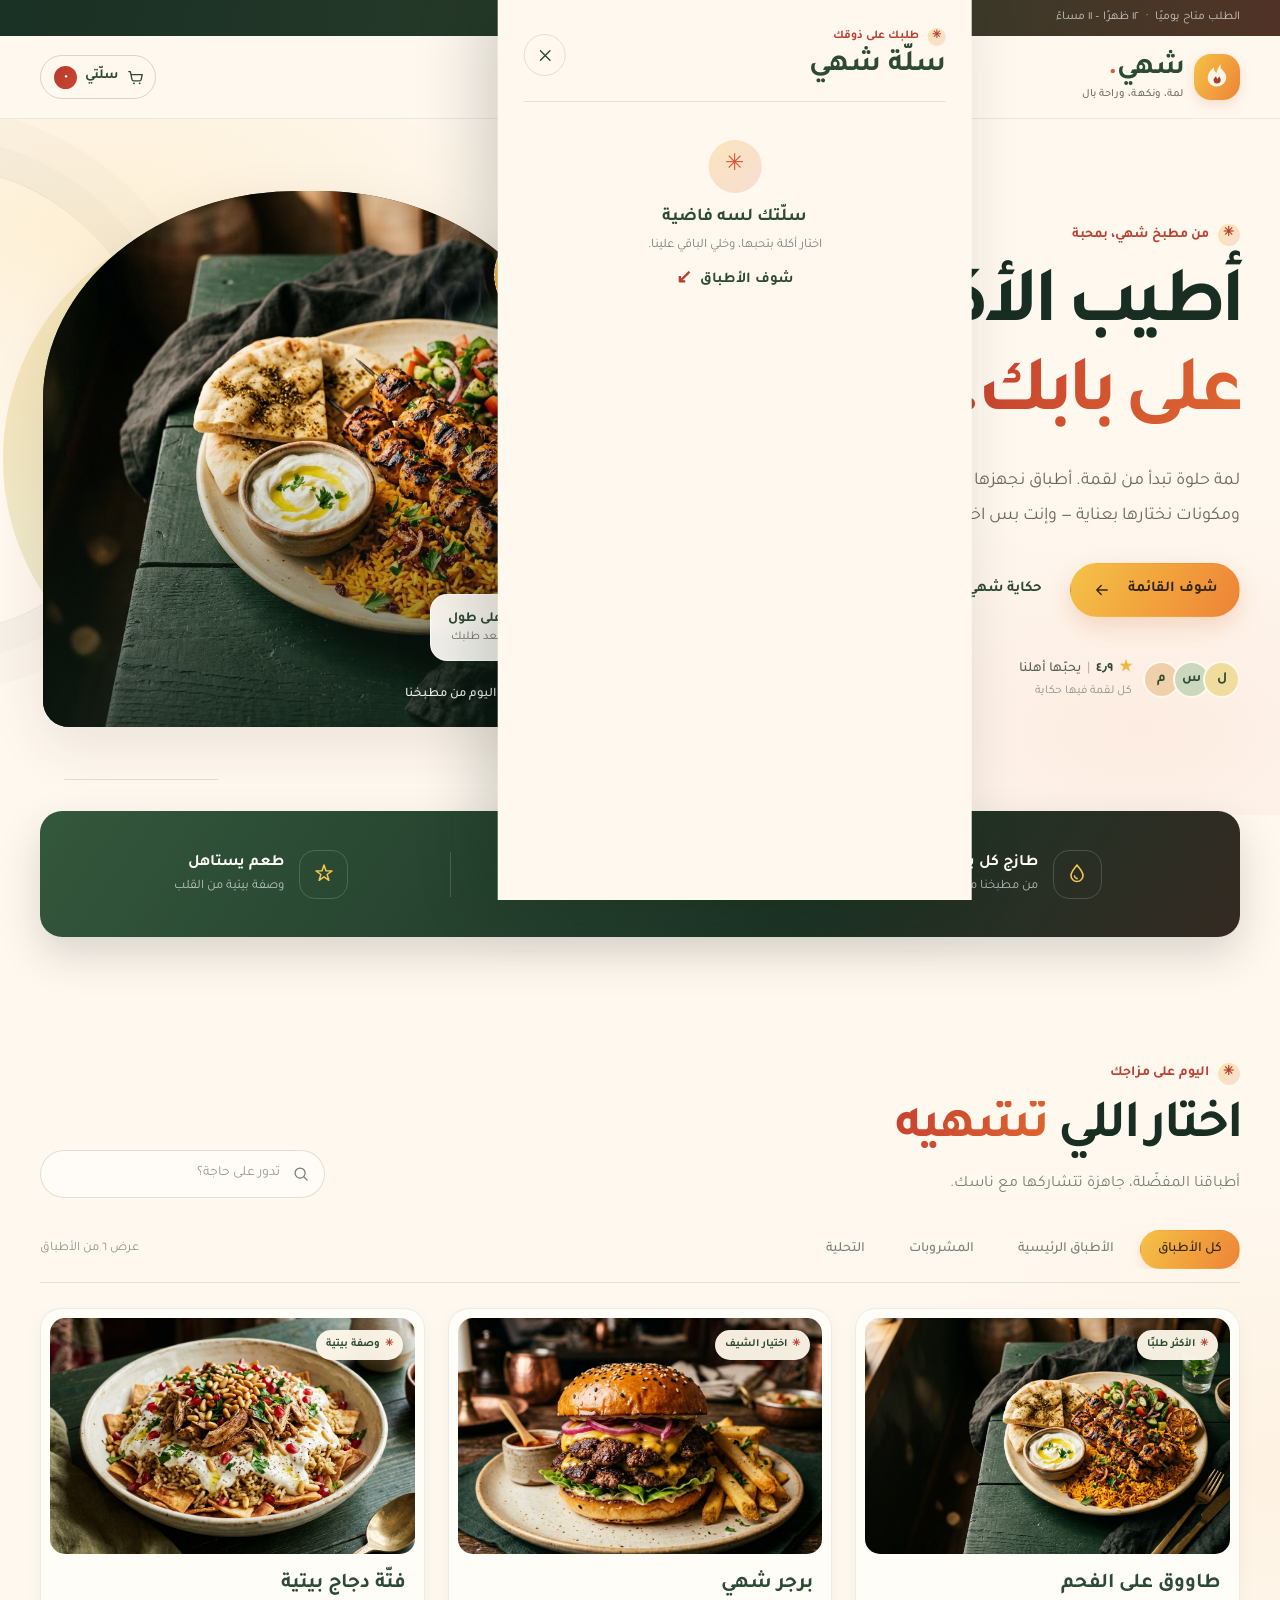
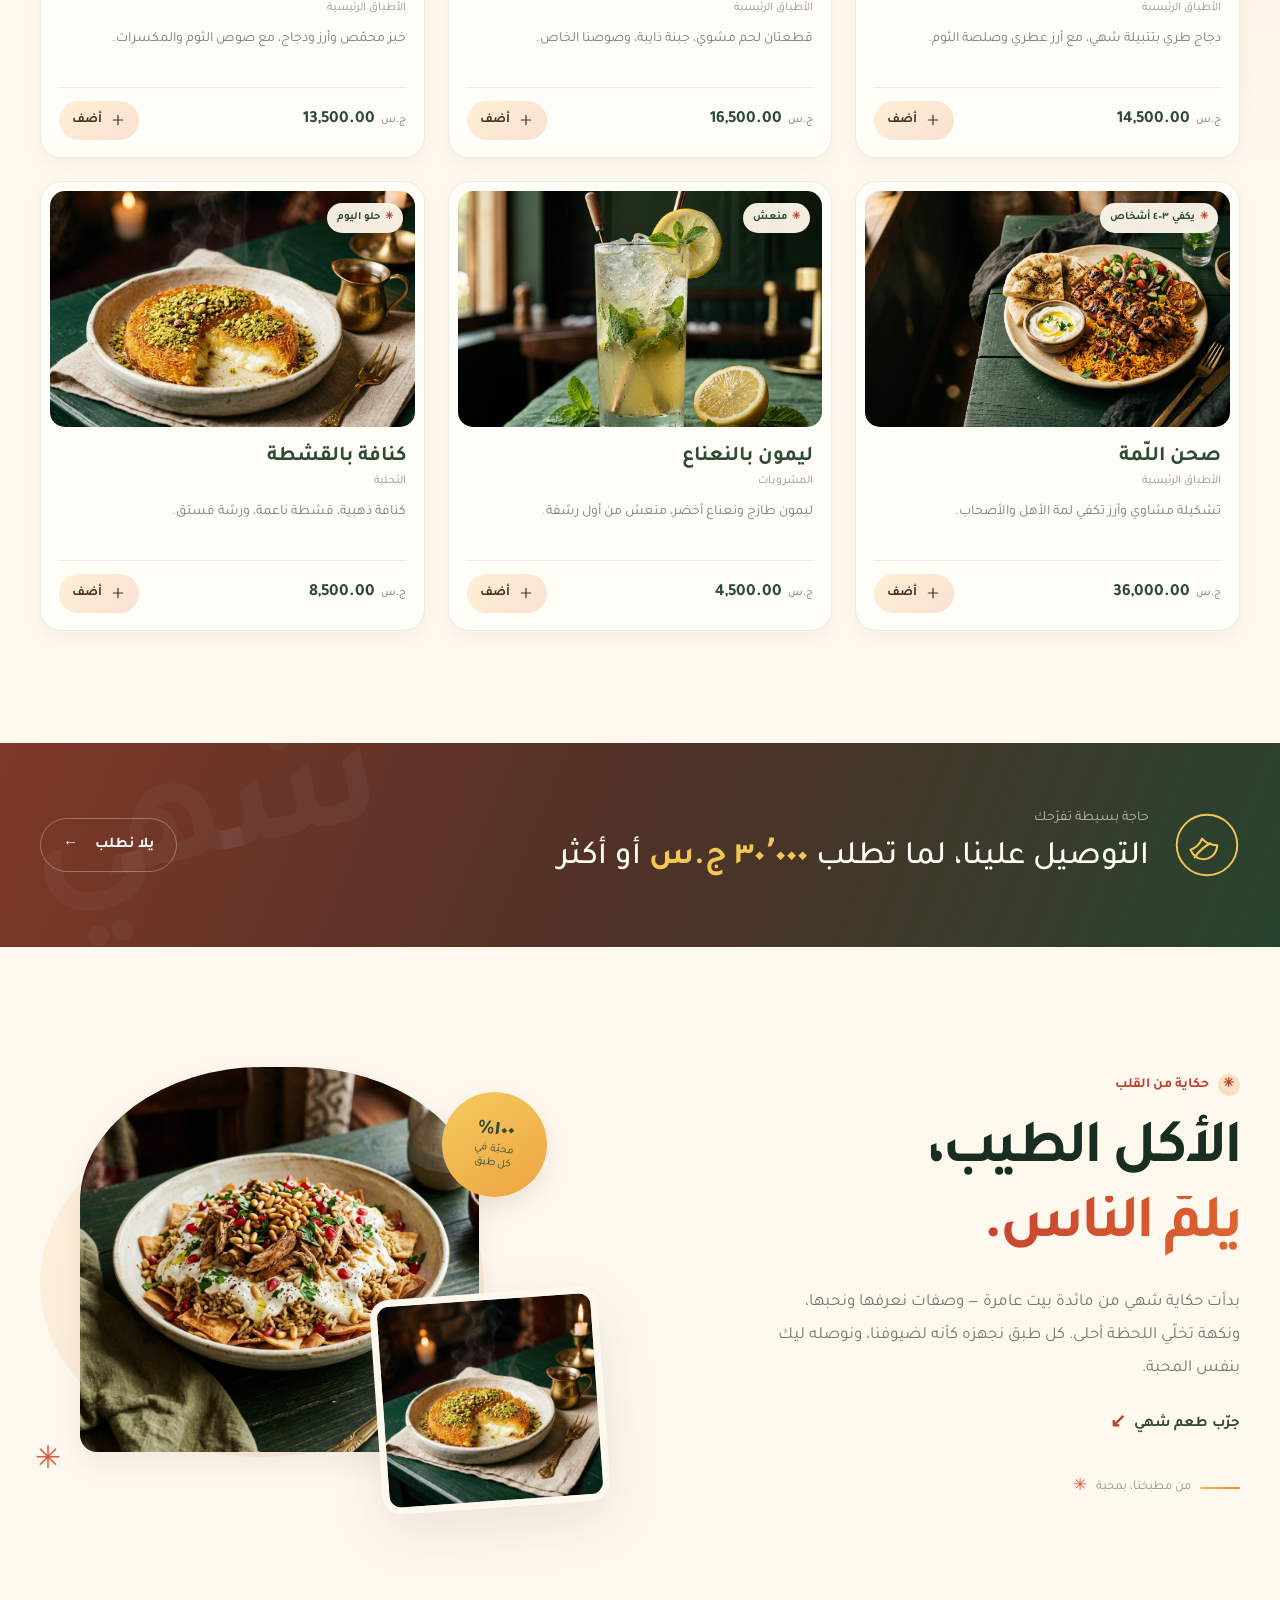
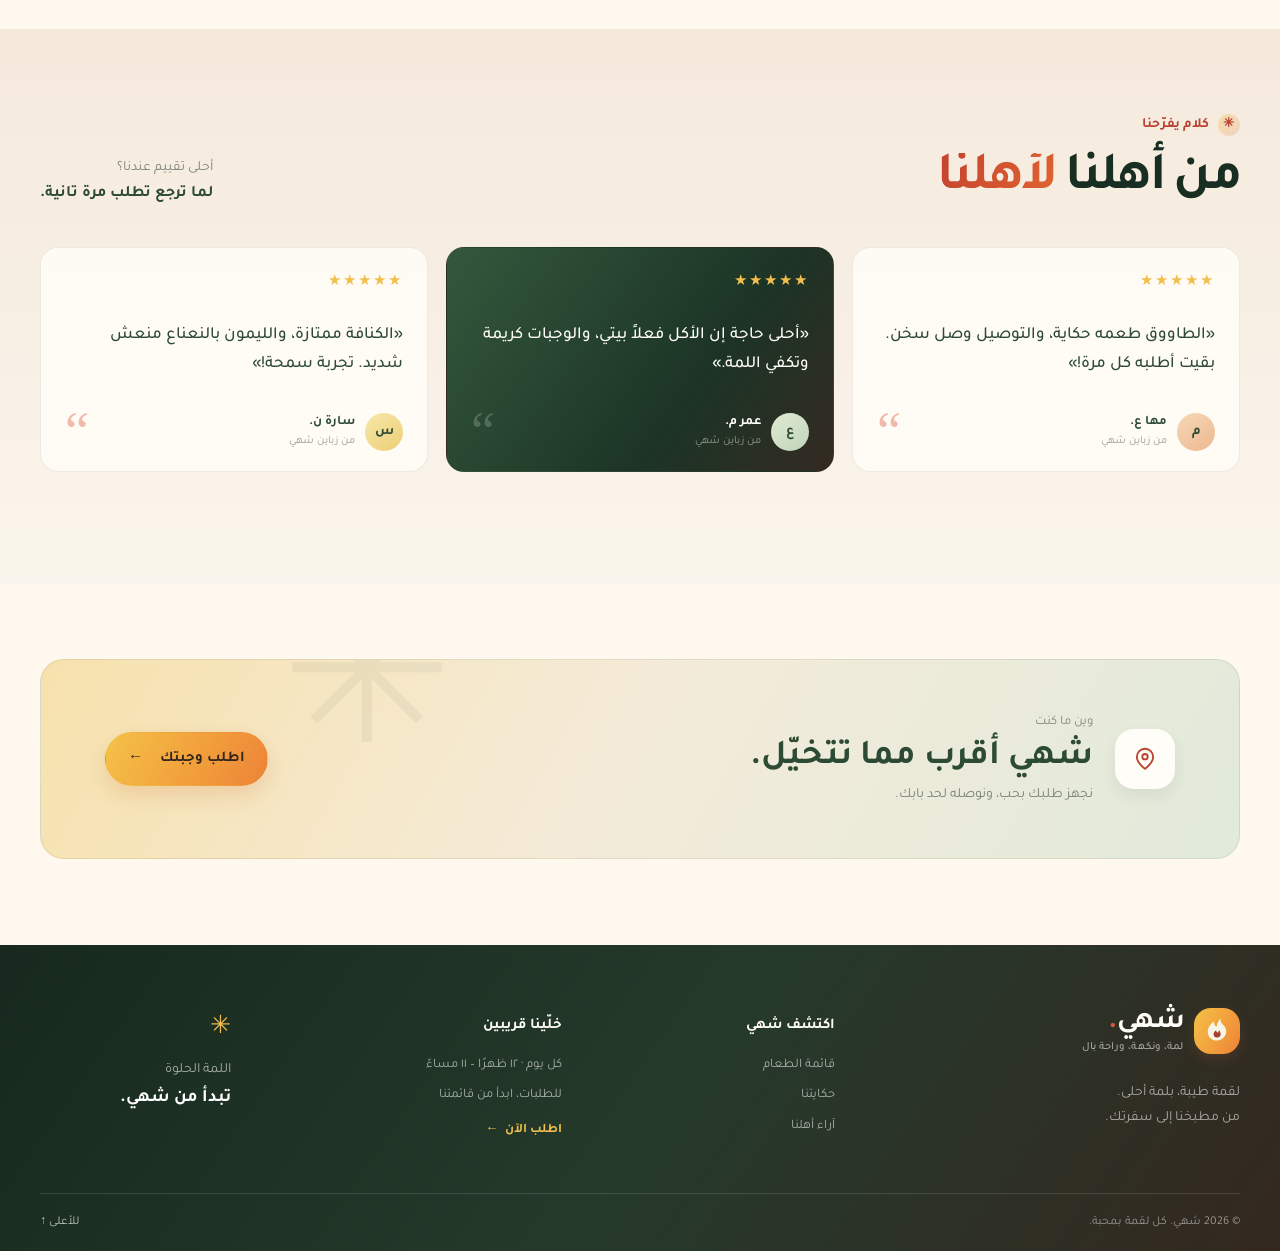
==== index.html @ 589ab8d3 "Build Shehi restaurant ordering site Co-authored-by: arena-agent <297053741+arena-agent@users.norepl" ====
<!doctype html>
<html lang="ar" dir="rtl">
  <head>
    <meta charset="utf-8" />
    <meta name="viewport" content="width=device-width, initial-scale=1" />
    <meta name="theme-color" content="#fff8ef" />
    <meta name="description" content="شهي — أطباق طازجة ومذاق بيتي يوصلك لبابك. تصفّح القائمة واطلب الآن عبر واتساب." />
    <title>شهي — أطيب الأكل، على بابك</title>
    <link rel="icon" href="favicon.svg" type="image/svg+xml" />
    <link rel="preload" href="assets/fonts/tajawal-arabic-400.woff2" as="font" type="font/woff2" crossorigin />
    <link rel="preload" href="assets/fonts/tajawal-arabic-700.woff2" as="font" type="font/woff2" crossorigin />
    <link rel="stylesheet" href="styles.css" />
    <script src="script.js" defer></script>
  </head>
  <body>
    <a class="skip-link" href="#main">تجاوز إلى المحتوى</a>

    <div class="announcement-bar">
      <div class="container announcement-inner">
        <span class="announcement-mark" aria-hidden="true">✳</span>
        <p>طعم يردّ الروح — طازج من مطبخنا لحد بابك</p>
        <span class="announcement-side">الطلب متاح يوميًا <span aria-hidden="true">·</span> ١٢ ظهرًا – ١١ مساءً</span>
      </div>
    </div>

    <header class="site-header">
      <div class="container header-inner">
        <a class="brand" href="#top" aria-label="شهي، الصفحة الرئيسية">
          <span class="brand-mark" aria-hidden="true">
            <svg viewBox="0 0 48 48" fill="none">
              <rect x="1" y="1" width="46" height="46" rx="17" fill="currentColor" />
              <path d="M27.9 10.8c-1.8 5.8 5.7 7.1 5.7 13.3 0 5.5-4.2 9.8-9.8 9.8-5.4 0-9.5-4.1-9.5-9.2 0-4 2.3-7.2 6.5-10.9-.2 3.4 1.5 5.3 2.8 5.8.7-3.7 1.6-6 4.3-8.8Z" fill="#F8F4E8" />
              <path d="M24 30.8c-2.1 0-3.6-1.5-3.6-3.5 0-1.5 1-2.7 2.6-4.2.2 1.8 1.2 2.5 2 2.7.3-1.1.8-1.8 1.5-2.5.2 1.5 1.4 2.5 1.4 4 0 2-1.7 3.5-3.9 3.5Z" fill="#A6402E" />
            </svg>
          </span>
          <span class="brand-copy">
            <span class="brand-name">شهي<span class="brand-dot">.</span></span>
            <span class="brand-tagline">لمة، ونكهة، وراحة بال</span>
          </span>
        </a>

        <nav class="main-nav" aria-label="التنقل الرئيسي">
          <a href="#menu">قائمتنا</a>
          <a href="#story">حكايتنا</a>
          <a href="#reviews">آراء أهلنا</a>
        </nav>

        <div class="header-actions">
          <button class="cart-trigger" id="openCart" type="button" aria-label="افتح سلة الطلب، 0 أصناف">
            <svg viewBox="0 0 24 24" aria-hidden="true" fill="none">
              <path d="M3.5 4.5h2l2.1 10.1a2 2 0 0 0 2 1.6h7.6a2 2 0 0 0 1.9-1.5l1.4-6.4H6.2" stroke="currentColor" stroke-width="1.7" stroke-linecap="round" stroke-linejoin="round" />
              <circle cx="10" cy="19.4" r="1.2" fill="currentColor" />
              <circle cx="17.3" cy="19.4" r="1.2" fill="currentColor" />
            </svg>
            <span class="cart-trigger-label">سلّتي</span>
            <span class="cart-count" id="headerCartCount">0</span>
          </button>
        </div>
      </div>
    </header>

    <main id="main">
      <section class="hero" id="top" aria-labelledby="heroTitle">
        <div class="container hero-grid">
          <div class="hero-copy">
            <p class="eyebrow"><span class="eyebrow-spark" aria-hidden="true">✳</span> من مطبخ شهي، بمحبة</p>
            <h1 id="heroTitle">أطيب الأكل،<br /><span>على بابك.</span></h1>
            <p class="hero-intro">لمة حلوة تبدأ من لقمة. أطباق نجهزها طازجة كل يوم، بتتبيلة بيتية ومكونات نختارها بعناية — وإنت بس اختار اللي تشتهيه.</p>
            <div class="hero-actions">
              <a class="button button-primary" href="#menu">
                <span>شوف القائمة</span>
                <svg viewBox="0 0 24 24" aria-hidden="true" fill="none"><path d="M19 12H5m0 0 6 6m-6-6 6-6" stroke="currentColor" stroke-width="1.8" stroke-linecap="round" stroke-linejoin="round" /></svg>
              </a>
              <a class="text-link" href="#story">حكاية شهي <span aria-hidden="true">↙</span></a>
            </div>
            <div class="hero-proof">
              <div class="proof-avatars" aria-hidden="true">
                <span class="proof-avatar proof-avatar-one">م</span>
                <span class="proof-avatar proof-avatar-two">س</span>
                <span class="proof-avatar proof-avatar-three">ل</span>
              </div>
              <div class="proof-copy">
                <div class="proof-rating"><span class="star" aria-hidden="true">★</span> ٤٫٩ <span class="proof-divider">|</span> <span>يحبّها أهلنا</span></div>
                <span class="proof-subcopy">كل لقمة فيها حكاية</span>
              </div>
            </div>
          </div>

          <div class="hero-media">
            <div class="hero-sunburst" aria-hidden="true"></div>
            <div class="hero-photo-frame">
              <img class="hero-photo" src="images/hero-feast.jpg" alt="طبق دجاج مشوي مع أرز عطري وخبز طازج" fetchpriority="high" />
              <div class="hero-photo-shade" aria-hidden="true"></div>
              <div class="hero-photo-caption"><span class="caption-dot" aria-hidden="true"></span> وصفة اليوم من مطبخنا</div>
            </div>
            <div class="hero-floating-card">
              <span class="floating-card-icon" aria-hidden="true">
                <svg viewBox="0 0 24 24" fill="none"><path d="M12 3.2c-1.5 2-6.5 7.1-6.5 11a6.5 6.5 0 1 0 13 0c0-3.9-5-9-6.5-11Z" stroke="currentColor" stroke-width="1.6" stroke-linejoin="round" /><path d="M9.4 14.4c.2 1.5 1.2 2.5 2.7 2.7" stroke="currentColor" stroke-width="1.6" stroke-linecap="round" /></svg>
              </span>
              <span><strong>طازج على طول</strong><small>يتحضّر بعد طلبك</small></span>
            </div>
            <div class="hero-stamp" aria-label="محضّر بحب">
              <span class="stamp-star" aria-hidden="true">✳</span>
              <span>محضّر<br />بحب</span>
              <span class="stamp-star" aria-hidden="true">✳</span>
            </div>
            <span class="hero-media-index" aria-hidden="true">01 / 05</span>
          </div>
        </div>
        <div class="hero-bottom-line" aria-hidden="true"></div>
      </section>

      <section class="benefits" aria-label="مميزات شهي">
        <div class="container">
          <div class="benefit-panel">
            <article class="benefit-item">
              <span class="benefit-icon" aria-hidden="true">
                <svg viewBox="0 0 24 24" fill="none"><path d="M12 3.2c-1.4 2-6 6.5-6 10.3a6 6 0 0 0 12 0c0-3.8-4.6-8.3-6-10.3Z" stroke="currentColor" stroke-width="1.6" /><path d="M9.5 14c.2 1.4 1.2 2.4 2.6 2.6" stroke="currentColor" stroke-width="1.6" stroke-linecap="round" /></svg>
              </span>
              <span><strong>طازج كل يوم</strong><small>من مطبخنا مباشرة</small></span>
            </article>
            <span class="benefit-separator" aria-hidden="true"></span>
            <article class="benefit-item">
              <span class="benefit-icon" aria-hidden="true">
                <svg viewBox="0 0 24 24" fill="none"><path d="M4 14.5a8 8 0 1 1 16 0v2a2 2 0 0 1-2 2h-1.5v-5h3M4 14.5v1.8a2.2 2.2 0 0 0 2.2 2.2h1.3v-5H4Z" stroke="currentColor" stroke-width="1.6" stroke-linecap="round" stroke-linejoin="round" /><path d="M12 6.5v4l2.5 1.5" stroke="currentColor" stroke-width="1.6" stroke-linecap="round" /></svg>
              </span>
              <span><strong>توصيل يفرّح</strong><small>لحد بابك بكل عناية</small></span>
            </article>
            <span class="benefit-separator" aria-hidden="true"></span>
            <article class="benefit-item">
              <span class="benefit-icon" aria-hidden="true">
                <svg viewBox="0 0 24 24" fill="none"><path d="m12 3 1.9 5.8 6.1.1-4.9 3.6 1.8 5.8-4.9-3.5-4.9 3.5 1.8-5.8-4.9-3.6 6.1-.1L12 3Z" stroke="currentColor" stroke-width="1.5" stroke-linejoin="round" /></svg>
              </span>
              <span><strong>طعم يستاهل</strong><small>وصفة بيتية من القلب</small></span>
            </article>
          </div>
        </div>
      </section>

      <section class="menu-section section-space" id="menu" aria-labelledby="menuTitle">
        <div class="container">
          <div class="section-heading menu-heading">
            <div class="section-title-block">
              <p class="eyebrow"><span class="eyebrow-spark" aria-hidden="true">✳</span> اليوم على مزاجك</p>
              <h2 id="menuTitle">اختار اللي <span>تشهيه</span></h2>
              <p class="section-description">أطباقنا المفضّلة، جاهزة تتشاركها مع ناسك.</p>
            </div>
            <label class="menu-search" for="menuSearch">
              <svg viewBox="0 0 24 24" aria-hidden="true" fill="none"><circle cx="10.8" cy="10.8" r="6.7" stroke="currentColor" stroke-width="1.7" /><path d="m16 16 4.2 4.2" stroke="currentColor" stroke-width="1.7" stroke-linecap="round" /></svg>
              <input id="menuSearch" type="search" placeholder="تدور على حاجة؟" autocomplete="off" />
              <button class="clear-search" id="clearSearch" type="button" aria-label="امسح البحث" hidden>×</button>
            </label>
          </div>

          <div class="menu-controls">
            <div class="category-tabs" id="categoryTabs" role="group" aria-label="تصفية حسب نوع الطبق"></div>
            <span class="menu-count" id="menuCount" aria-live="polite"></span>
          </div>
          <p class="menu-status" id="menuStatus" role="status" aria-live="polite"></p>
          <div class="menu-grid" id="menuGrid"></div>
          <div class="no-results" id="noResults" hidden>
            <span aria-hidden="true">◌</span>
            <strong>ما لقيناها هالمرة</strong>
            <p>جرّب كلمة ثانية أو اختار تصنيف مختلف.</p>
            <button class="text-link" type="button" id="resetFilters">عرض كل الأطباق <span aria-hidden="true">↙</span></button>
          </div>
        </div>
      </section>

      <section class="delivery-banner" aria-label="توصيل شهي">
        <div class="container delivery-banner-inner">
          <div class="delivery-banner-mark" aria-hidden="true">
            <svg viewBox="0 0 48 48" fill="none"><circle cx="24" cy="24" r="22" stroke="currentColor" stroke-width="1.4" /><path d="M12 27.5c3.8-1.3 6.8-4.1 8.4-8.1 2.6 3.2 6.2 4.8 11.1 4.8-.7 6.1-4.5 10.1-10 10.1-4.1 0-7.5-2.5-9.5-6.8Z" stroke="currentColor" stroke-width="1.5" stroke-linejoin="round" /><path d="M15 33c3.1-4.6 6.5-7.7 11.5-10.3" stroke="currentColor" stroke-width="1.5" stroke-linecap="round" /></svg>
          </div>
          <div class="delivery-banner-copy">
            <p class="delivery-kicker">حاجة بسيطة تفرّحك</p>
            <h2>التوصيل علينا، لما تطلب <span id="freeDeliveryThresholdBanner">٣٠٬٠٠٠ ج.س</span> أو أكثر</h2>
          </div>
          <a href="#menu" class="button button-light">يلا نطلب <span aria-hidden="true">←</span></a>
          <span class="delivery-decoration" aria-hidden="true">شهي</span>
        </div>
      </section>

      <section class="story-section section-space" id="story" aria-labelledby="storyTitle">
        <div class="container story-grid">
          <div class="story-copy">
            <p class="eyebrow"><span class="eyebrow-spark" aria-hidden="true">✳</span> حكاية من القلب</p>
            <h2 id="storyTitle">الأكل الطيب،<br /><span>يلمّ الناس.</span></h2>
            <p>بدأت حكاية شهي من مائدة بيت عامرة — وصفات نعرفها ونحبها، ونكهة تخلّي اللحظة أحلى. كل طبق نجهزه كأنه لضيوفنا، ونوصله ليك بنفس المحبة.</p>
            <a class="text-link" href="#menu">جرّب طعم شهي <span aria-hidden="true">↙</span></a>
            <div class="story-signature"><span class="signature-line" aria-hidden="true"></span><span>من مطبخنا، بمحبة</span><span class="signature-flower" aria-hidden="true">✳</span></div>
          </div>
          <div class="story-visual">
            <div class="story-image-large"><img src="images/fattah.jpg" alt="فتّة دجاج محضّرة على الطريقة البيتية" loading="lazy" /></div>
            <div class="story-image-small"><img src="images/kunafa.jpg" alt="كنافة ذهبية بالفستق" loading="lazy" /></div>
            <div class="story-number"><strong>١٠٠٪</strong><span>محبّة في<br />كل طبق</span></div>
            <span class="story-doodle" aria-hidden="true">✳</span>
          </div>
        </div>
      </section>

      <section class="reviews-section section-space" id="reviews" aria-labelledby="reviewsTitle">
        <div class="container">
          <div class="section-heading reviews-heading">
            <div class="section-title-block">
              <p class="eyebrow"><span class="eyebrow-spark" aria-hidden="true">✳</span> كلام يفرّحنا</p>
              <h2 id="reviewsTitle">من أهلنا <span>لأهلنا</span></h2>
            </div>
            <p class="reviews-aside">أحلى تقييم عندنا؟<br /><strong>لما ترجع تطلب مرة تانية.</strong></p>
          </div>
          <div class="review-grid">
            <article class="review-card">
              <div class="review-stars" aria-label="خمسة من خمسة">★★★★★</div>
              <blockquote>«الطاووق طعمه حكاية، والتوصيل وصل سخن. بقيت أطلبه كل مرة!»</blockquote>
              <div class="review-author"><span class="review-avatar review-avatar-peach" aria-hidden="true">م</span><span><strong>مها ع.</strong><small>من زباين شهي</small></span><span class="review-quote-mark" aria-hidden="true">“</span></div>
            </article>
            <article class="review-card review-card-featured">
              <div class="review-stars" aria-label="خمسة من خمسة">★★★★★</div>
              <blockquote>«أحلى حاجة إن الأكل فعلاً بيتي، والوجبات كريمة وتكفي اللمة.»</blockquote>
              <div class="review-author"><span class="review-avatar review-avatar-sage" aria-hidden="true">ع</span><span><strong>عمر م.</strong><small>من زباين شهي</small></span><span class="review-quote-mark" aria-hidden="true">“</span></div>
            </article>
            <article class="review-card">
              <div class="review-stars" aria-label="خمسة من خمسة">★★★★★</div>
              <blockquote>«الكنافة ممتازة، والليمون بالنعناع منعش شديد. تجربة سمحة!»</blockquote>
              <div class="review-author"><span class="review-avatar review-avatar-yellow" aria-hidden="true">س</span><span><strong>سارة ن.</strong><small>من زباين شهي</small></span><span class="review-quote-mark" aria-hidden="true">“</span></div>
            </article>
          </div>
        </div>
      </section>

      <section class="location-section">
        <div class="container location-card">
          <div class="location-icon" aria-hidden="true">
            <svg viewBox="0 0 24 24" fill="none"><path d="M19 10.2c0 5-7 10.2-7 10.2S5 15.2 5 10.2a7 7 0 1 1 14 0Z" stroke="currentColor" stroke-width="1.6" /><circle cx="12" cy="10" r="2.3" stroke="currentColor" stroke-width="1.6" /></svg>
          </div>
          <div><p class="location-kicker">وين ما كنت</p><h2>شهي أقرب مما تتخيّل.</h2><p>نجهز طلبك بحب، ونوصله لحد بابك.</p></div>
          <a class="button button-primary" href="#menu">اطلب وجبتك <span aria-hidden="true">←</span></a>
          <span class="location-flower" aria-hidden="true">✳</span>
        </div>
      </section>
    </main>

    <footer class="site-footer">
      <div class="container footer-main">
        <div class="footer-brand-block">
          <a class="brand brand-footer" href="#top" aria-label="شهي، إلى الأعلى">
            <span class="brand-mark" aria-hidden="true">
              <svg viewBox="0 0 48 48" fill="none"><rect x="1" y="1" width="46" height="46" rx="17" fill="currentColor" /><path d="M27.9 10.8c-1.8 5.8 5.7 7.1 5.7 13.3 0 5.5-4.2 9.8-9.8 9.8-5.4 0-9.5-4.1-9.5-9.2 0-4 2.3-7.2 6.5-10.9-.2 3.4 1.5 5.3 2.8 5.8.7-3.7 1.6-6 4.3-8.8Z" fill="#F8F4E8" /><path d="M24 30.8c-2.1 0-3.6-1.5-3.6-3.5 0-1.5 1-2.7 2.6-4.2.2 1.8 1.2 2.5 2 2.7.3-1.1.8-1.8 1.5-2.5.2 1.5 1.4 2.5 1.4 4 0 2-1.7 3.5-3.9 3.5Z" fill="#A6402E" /></svg>
            </span>
            <span class="brand-copy"><span class="brand-name">شهي<span class="brand-dot">.</span></span><span class="brand-tagline">لمة، ونكهة، وراحة بال</span></span>
          </a>
          <p>لقمة طيبة، بلمة أحلى.<br />من مطبخنا إلى سفرتك.</p>
        </div>
        <div class="footer-links">
          <strong>اكتشف شهي</strong>
          <a href="#menu">قائمة الطعام</a>
          <a href="#story">حكايتنا</a>
          <a href="#reviews">آراء أهلنا</a>
        </div>
        <div class="footer-links footer-contact">
          <strong>خلّينا قريبين</strong>
          <span>كل يوم · ١٢ ظهرًا – ١١ مساءً</span>
          <span>للطلبات، ابدأ من قائمتنا</span>
          <a href="#menu" class="footer-order-link">اطلب الآن <span aria-hidden="true">←</span></a>
        </div>
        <div class="footer-note">
          <span class="footer-spark" aria-hidden="true">✳</span>
          <p>اللمة الحلوة<br /><strong>تبدأ من شهي.</strong></p>
        </div>
      </div>
      <div class="container footer-bottom"><span>© <span id="currentYear"></span> شهي. كل لقمة بمحبة.</span><a href="#top">للأعلى ↑</a></div>
    </footer>

    <div class="cart-overlay" id="cartOverlay" aria-hidden="true"></div>
    <aside class="cart-drawer" id="cartDrawer" role="dialog" aria-modal="true" aria-labelledby="cartTitle" aria-hidden="true" inert tabindex="-1">
      <div class="cart-drawer-header">
        <div><p class="eyebrow"><span class="eyebrow-spark" aria-hidden="true">✳</span> طلبك على ذوقك</p><h2 id="cartTitle">سلّة شهي</h2></div>
        <button class="icon-button close-cart" id="closeCart" type="button" aria-label="إغلاق سلة الطلب">
          <svg viewBox="0 0 24 24" fill="none" aria-hidden="true"><path d="m6 6 12 12M18 6 6 18" stroke="currentColor" stroke-width="1.8" stroke-linecap="round" /></svg>
        </button>
      </div>

      <div class="cart-scroll-area">
        <div class="cart-items" id="cartItems"></div>
        <div class="cart-empty" id="cartEmpty">
          <span class="empty-bowl" aria-hidden="true">✳</span>
          <strong>سلّتك لسه فاضية</strong>
          <p>اختار أكلة بتحبها، وخلي الباقي علينا.</p>
          <a class="text-link" href="#menu" id="continueShopping">شوف الأطباق <span aria-hidden="true">↙</span></a>
        </div>

        <div class="cart-extras" id="cartExtras">
          <div class="delivery-progress" id="deliveryProgress" aria-live="polite">
            <div class="delivery-progress-copy"><span id="deliveryProgressText"></span><strong id="deliveryProgressAmount"></strong></div>
            <div class="progress-track" aria-hidden="true"><span id="deliveryProgressFill"></span></div>
          </div>
          <div class="promo-box">
            <label for="promoCode">عندك رمز خصم؟</label>
            <div class="promo-row"><input id="promoCode" type="text" placeholder="مثلاً SHAHI10" autocomplete="off" maxlength="24" dir="ltr" /><button type="button" id="applyPromo">تطبيق</button></div>
            <p class="promo-message" id="promoMessage" aria-live="polite">استخدم SHAHI10 لخصم ١٠٪ على طلبك.</p>
          </div>
          <div class="cart-totals">
            <div><span>المجموع الفرعي</span><strong id="cartSubtotal">0.00 ج.س</strong></div>
            <div class="discount-line" id="discountLine" hidden><span>خصم SHAHI10</span><strong id="cartDiscount">− 0.00 ج.س</strong></div>
            <div><span>التوصيل</span><strong id="cartDelivery">0.00 ج.س</strong></div>
            <div class="total-line"><span>الإجمالي</span><strong id="cartTotal">0.00 ج.س</strong></div>
          </div>
          <p class="cart-hint"><span aria-hidden="true">✳</span> التوصيل مجاني للطلبات فوق <span id="cartFreeDeliveryHint">٣٠٬٠٠٠ ج.س</span></p>
        </div>

        <form class="checkout-form" id="checkoutForm" novalidate>
          <div class="checkout-form-heading"><h3>وين نوصّلها؟</h3><span>خطوة واحدة وتكون عندك</span></div>
          <label class="form-field" for="customerName">اسم المستلم<input id="customerName" name="name" type="text" autocomplete="name" maxlength="70" placeholder="الاسم الكريم" required /></label>
          <label class="form-field" for="customerPhone">رقم التواصل<input id="customerPhone" name="phone" type="tel" inputmode="tel" autocomplete="tel" maxlength="24" placeholder="مثال: ٠٩١ ٢٣٤ ٥٦٧٨" required /></label>
          <label class="form-field" for="customerAddress">عنوان التوصيل<textarea id="customerAddress" name="address" rows="2" autocomplete="street-address" maxlength="220" placeholder="الحي، الشارع، وأقرب علامة مميزة" required></textarea></label>
          <label class="form-field" for="orderNotes">ملاحظة للمطبخ <span class="optional-label">اختياري</span><textarea id="orderNotes" name="notes" rows="2" maxlength="180" placeholder="أي تفاصيل تحب نعرفها؟"></textarea></label>
          <button class="button button-primary checkout-button" type="submit" id="checkoutButton" disabled>
            <span>أكمل الطلب عبر واتساب</span>
            <svg viewBox="0 0 24 24" aria-hidden="true" fill="none"><path d="M19 12H5m0 0 6 6m-6-6 6-6" stroke="currentColor" stroke-width="1.8" stroke-linecap="round" stroke-linejoin="round" /></svg>
          </button>
          <p class="checkout-note">ما في دفع إلكتروني — نأكد طلبك معاك عبر واتساب.</p>
        </form>
      </div>
    </aside>

    <div class="toast" id="toast" role="status" aria-live="polite"></div>

    <div class="mobile-cart-bar" id="mobileCartBar" hidden>
      <button type="button" id="mobileCartButton" aria-label="افتح السلة">
        <span class="mobile-cart-icon" aria-hidden="true"><svg viewBox="0 0 24 24" fill="none"><path d="M3.5 4.5h2l2.1 10.1a2 2 0 0 0 2 1.6h7.6a2 2 0 0 0 1.9-1.5l1.4-6.4H6.2" stroke="currentColor" stroke-width="1.7" stroke-linecap="round" stroke-linejoin="round" /><circle cx="10" cy="19.4" r="1.2" fill="currentColor" /><circle cx="17.3" cy="19.4" r="1.2" fill="currentColor" /></svg></span>
        <span class="mobile-cart-copy"><strong>عرض السلّة</strong><small id="mobileCartCount">0 أصناف</small></span>
        <strong class="mobile-cart-total" id="mobileCartTotal">0.00 ج.س</strong>
        <span class="mobile-cart-arrow" aria-hidden="true">←</span>
      </button>
    </div>
  </body>
</html>
---- styles.css ----
@font-face {
  font-family: "Tajawal";
  src: url("assets/fonts/tajawal-arabic-400.woff2") format("woff2");
  font-style: normal; font-weight: 400; font-display: swap;
  unicode-range: U+0600-06FF,U+0750-077F,U+0870-088E,U+0890-0891,U+0897-08E1,U+08E3-08FF,U+200C-200E,U+2010-2011,U+204F,U+2E41,U+FB50-FDFF,U+FE70-FE74,U+FE76-FEFC;
}
@font-face {
  font-family: "Tajawal";
  src: url("assets/fonts/tajawal-latin-400.woff2") format("woff2");
  font-style: normal; font-weight: 400; font-display: swap;
  unicode-range: U+0000-00FF,U+0131,U+0152-0153,U+02BB-02BC,U+02C6,U+02DA,U+02DC,U+0304,U+0308,U+0329,U+2000-206F,U+20AC,U+2122,U+2191,U+2193,U+2212,U+2215,U+FEFF,U+FFFD;
}
@font-face {
  font-family: "Tajawal";
  src: url("assets/fonts/tajawal-arabic-500.woff2") format("woff2");
  font-style: normal; font-weight: 500; font-display: swap;
  unicode-range: U+0600-06FF,U+0750-077F,U+0870-088E,U+0890-0891,U+0897-08E1,U+08E3-08FF,U+200C-200E,U+2010-2011,U+204F,U+2E41,U+FB50-FDFF,U+FE70-FE74,U+FE76-FEFC;
}
@font-face {
  font-family: "Tajawal";
  src: url("assets/fonts/tajawal-latin-500.woff2") format("woff2");
  font-style: normal; font-weight: 500; font-display: swap;
  unicode-range: U+0000-00FF,U+0131,U+0152-0153,U+02BB-02BC,U+02C6,U+02DA,U+02DC,U+0304,U+0308,U+0329,U+2000-206F,U+20AC,U+2122,U+2191,U+2193,U+2212,U+2215,U+FEFF,U+FFFD;
}
@font-face {
  font-family: "Tajawal";
  src: url("assets/fonts/tajawal-arabic-700.woff2") format("woff2");
  font-style: normal; font-weight: 700; font-display: swap;
  unicode-range: U+0600-06FF,U+0750-077F,U+0870-088E,U+0890-0891,U+0897-08E1,U+08E3-08FF,U+200C-200E,U+2010-2011,U+204F,U+2E41,U+FB50-FDFF,U+FE70-FE74,U+FE76-FEFC;
}
@font-face {
  font-family: "Tajawal";
  src: url("assets/fonts/tajawal-latin-700.woff2") format("woff2");
  font-style: normal; font-weight: 700; font-display: swap;
  unicode-range: U+0000-00FF,U+0131,U+0152-0153,U+02BB-02BC,U+02C6,U+02DA,U+02DC,U+0304,U+0308,U+0329,U+2000-206F,U+20AC,U+2122,U+2191,U+2193,U+2212,U+2215,U+FEFF,U+FFFD;
}

:root {
  color-scheme: light;
  --paper: #fff8ef;
  --paper-deep: #f3e9dc;
  --white: #fffdf8;
  --ink: #2c3026;
  --forest: #2d4a34;
  --forest-deep: #192e22;
  --forest-soft: #476248;
  --orange: #dc5739;
  --orange-deep: #b94130;
  --gold: #f1b83f;
  --sage: #e3ead8;
  --sage-deep: #78844f;
  --muted: #746c62;
  --line: rgba(44, 48, 38, .12);
  --gradient-brand: linear-gradient(118deg, #f4c248 0%, #f2a13c 53%, #ed8338 100%);
  --gradient-heading: linear-gradient(115deg, #c54130 0%, #df6630 100%);
  --gradient-tomato: linear-gradient(125deg, #b83a2c 0%, #c94731 100%);
  --gradient-deep: linear-gradient(125deg, #34583c 0%, #1c3426 64%, #342a22 100%);
  --gradient-soft: linear-gradient(135deg, #fff0d3 0%, #f8e1d3 100%);
  --shadow: 0 18px 55px rgba(58, 42, 26, .1);
  --shadow-soft: 0 10px 28px rgba(58, 42, 26, .075);
  --radius-xl: 32px;
  --radius-lg: 22px;
  --radius-md: 16px;
  --container: 1200px;
}

* { box-sizing: border-box; }
html { scroll-behavior: smooth; scroll-padding-top: 104px; }
body {
  margin: 0; background: var(--paper); color: var(--ink);
  font-family: "Tajawal", Tahoma, Arial, sans-serif; font-size: 16px; line-height: 1.65;
  -webkit-font-smoothing: antialiased; text-rendering: optimizeLegibility;
}
body.drawer-open { overflow: hidden; }
img { display: block; max-width: 100%; }
button, input, textarea { font: inherit; }
button, a { -webkit-tap-highlight-color: transparent; }
a { color: inherit; text-decoration: none; }
button { color: inherit; }
::selection { background: rgba(220, 87, 57, .22); color: var(--forest-deep); }
[hidden] { display: none !important; }
.container { width: min(var(--container), calc(100% - 64px)); margin-inline: auto; }
.section-space { padding-block: 112px; }
.skip-link {
  position: fixed; z-index: 200; inset-block-start: 12px; inset-inline-start: 12px;
  transform: translateY(-160%); padding: 10px 16px; border-radius: 12px;
  background: var(--forest); color: white; transition: transform .2s ease;
}
.skip-link:focus { transform: translateY(0); }
:focus-visible { outline: 3px solid rgba(220, 87, 57, .68); outline-offset: 3px; }
input:focus-visible, textarea:focus-visible { outline: none; }

/* Announcement + navigation */
.announcement-bar {
  min-height: 36px; background: linear-gradient(100deg, #193024 0%, #2c3e2b 58%, #513326 100%);
  color: #fff8ed; font-size: 13px;
}
.announcement-inner { min-height: 36px; display: flex; align-items: center; justify-content: center; gap: 10px; position: relative; }
.announcement-inner p { margin: 0; letter-spacing: .01em; }
.announcement-mark { color: var(--gold); font-size: 16px; line-height: 1; }
.announcement-side { position: absolute; inset-inline-start: 0; color: rgba(255,255,255,.72); font-size: 12px; }
.announcement-side span { color: var(--gold); padding-inline: 4px; }
.site-header {
  position: sticky; inset-block-start: 0; z-index: 40;
  background: rgba(255, 248, 239, .92); border-bottom: 1px solid rgba(57,45,31,.09);
  backdrop-filter: blur(18px); -webkit-backdrop-filter: blur(18px);
}
.header-inner { min-height: 82px; display: flex; align-items: center; justify-content: space-between; gap: 32px; }
.brand { display: inline-flex; align-items: center; gap: 11px; flex: 0 0 auto; }
.brand-mark {
  display: inline-flex; width: 46px; height: 46px; overflow: hidden; border-radius: 17px;
  background: var(--gradient-brand); color: var(--forest); box-shadow: 0 5px 13px rgba(207,99,50,.18);
}
.brand-mark svg { width: 100%; height: 100%; }
.brand-mark svg rect { fill: transparent; }
.brand-copy { display: flex; flex-direction: column; align-items: flex-start; line-height: 1.08; }
.brand-name { color: var(--forest); font-size: 29px; font-weight: 700; letter-spacing: -.055em; }
.brand-dot { color: var(--orange); }
.brand-tagline { margin-top: 4px; color: var(--muted); font-size: 11px; font-weight: 500; letter-spacing: .005em; }
.main-nav { display: flex; align-items: center; gap: clamp(24px, 4vw, 54px); margin-inline: auto; }
.main-nav a { position: relative; padding-block: 9px; color: #536054; font-size: 15px; font-weight: 500; transition: color .2s ease; }
.main-nav a::after {
  content: ""; position: absolute; inset-inline: 0; inset-block-end: 2px; height: 2px;
  border-radius: 2px; background: var(--gradient-brand); transform: scaleX(0); transform-origin: right; transition: transform .25s ease;
}
.main-nav a:hover, .main-nav a:focus-visible { color: var(--forest); }
.main-nav a:hover::after, .main-nav a:focus-visible::after { transform: scaleX(1); }
.header-actions { display: flex; align-items: center; gap: 12px; }
.cart-trigger {
  min-height: 44px; display: inline-flex; align-items: center; justify-content: center; gap: 8px;
  padding: 8px 10px 8px 13px; border: 1px solid rgba(45,74,52,.2); border-radius: 999px;
  background: transparent; color: var(--forest); cursor: pointer;
  transition: color .2s ease, background .2s ease, border-color .2s ease, transform .2s ease;
}
.cart-trigger:hover { background: var(--gradient-deep); border-color: transparent; color: var(--white); transform: translateY(-1px); }
.cart-trigger svg { width: 19px; height: 19px; }
.cart-trigger-label { font-size: 14px; font-weight: 700; }
.cart-count { min-width: 23px; height: 23px; display: inline-grid; place-items: center; border-radius: 50%; background: var(--gradient-tomato); color: white; font-size: 12px; font-weight: 700; line-height: 1; }

/* Hero */
.hero {
  position: relative; overflow: hidden; padding-block: 72px 88px;
  background: radial-gradient(ellipse at 7% 16%, rgba(244,194,72,.16), transparent 28%), radial-gradient(ellipse at 89% 88%, rgba(220,87,57,.075), transparent 27%);
}
.hero::before {
  content: ""; position: absolute; width: 470px; height: 470px; inset-inline-end: -310px; inset-block-start: 45px;
  border: 1px solid rgba(45,74,52,.09); border-radius: 50%;
  box-shadow: 0 0 0 28px rgba(45,74,52,.025), 0 0 0 58px rgba(45,74,52,.018); pointer-events: none;
}
.hero-grid { display: grid; grid-template-columns: 1fr .95fr; align-items: center; gap: clamp(44px,7.8vw,105px); position: relative; }
.hero-copy { max-width: 555px; padding-block: 15px 8px; }
.eyebrow { display: flex; align-items: center; gap: 9px; margin: 0 0 18px; color: var(--orange-deep); font-size: 14px; font-weight: 700; letter-spacing: .005em; }
.eyebrow-spark {
  display: inline-grid; place-items: center; width: 22px; height: 22px; border-radius: 50%;
  background: linear-gradient(135deg, rgba(244,194,72,.38), rgba(220,87,57,.16)); color: var(--orange-deep); font-size: 13px;
}
.hero h1 { margin: 0; color: var(--forest-deep); font-size: clamp(52px,6.2vw,84px); font-weight: 700; letter-spacing: -.065em; line-height: 1.12; }
.hero h1 span, .section-heading h2 span, .story-copy h2 span {
  background: var(--gradient-heading); color: transparent; background-clip: text; -webkit-background-clip: text; -webkit-text-fill-color: transparent;
}
.hero-intro { max-width: 485px; margin: 22px 0 0; color: #6d6a5d; font-size: 18px; line-height: 1.9; }
.hero-actions { display: flex; align-items: center; gap: 28px; margin-top: 30px; }
.button {
  min-height: 54px; display: inline-flex; align-items: center; justify-content: center; gap: 17px;
  padding: 13px 22px; border: 1px solid transparent; border-radius: 999px; font-size: 15px; font-weight: 700;
  cursor: pointer; transition: transform .2s ease, background .2s ease, color .2s ease, box-shadow .2s ease;
}
.button svg { width: 18px; height: 18px; flex: 0 0 auto; transition: transform .2s ease; }
.button:hover { transform: translateY(-2px); }
.button:hover svg { transform: translateX(-3px); }
.button-primary {
  background: var(--gradient-brand); color: #33271b; box-shadow: 0 9px 22px rgba(209,112,48,.22);
}
.button-primary:hover { background: linear-gradient(118deg,#efb738 0%,#ed9135 53%,#e77634 100%); color: #302419; box-shadow: 0 13px 27px rgba(209,94,48,.25); }
.text-link { display: inline-flex; align-items: center; gap: 8px; padding: 3px 0; border: 0; background: none; color: var(--forest); font-size: 15px; font-weight: 700; cursor: pointer; transition: color .2s ease, gap .2s ease; }
.text-link span { color: var(--orange-deep); font-size: 19px; line-height: 1; }
.text-link:hover { color: var(--orange-deep); gap: 12px; }
.hero-proof { display: flex; align-items: center; gap: 14px; margin-top: 40px; }
.proof-avatars { display: flex; align-items: center; direction: ltr; padding-inline-start: 4px; }
.proof-avatar { display: inline-grid; place-items: center; width: 37px; height: 37px; margin-inline-start: -7px; border: 2px solid var(--paper); border-radius: 50%; color: var(--forest); font-size: 14px; font-weight: 700; }
.proof-avatar-one { background: #f0d0aa; }
.proof-avatar-two { background: #cbd8bd; }
.proof-avatar-three { background: #f0dc9c; }
.proof-copy { display: flex; flex-direction: column; gap: 0; }
.proof-rating { display: flex; align-items: center; gap: 6px; color: var(--forest); font-size: 14px; font-weight: 700; }
.star { color: var(--gold); font-size: 15px; }
.proof-divider { color: #a5a398; font-weight: 400; }
.proof-rating span:last-child { color: #596255; font-weight: 500; }
.proof-subcopy { color: #939084; font-size: 12px; }
.hero-media { position: relative; width: min(100%,530px); justify-self: center; isolation: isolate; }
.hero-sunburst { position: absolute; z-index: -1; inset-inline-end: -40px; inset-block-start: 24px; width: 92%; aspect-ratio: 1; border-radius: 50%; background: linear-gradient(140deg,#f8e3b1 0%,#e8edda 70%,#e0e9d7 100%); }
.hero-photo-frame { position: relative; overflow: hidden; height: clamp(390px,43vw,536px); border-radius: 48% 48% 26px 26px / 39% 39% 26px 26px; background: #33483b; box-shadow: var(--shadow); }
.hero-photo { width: 100%; height: 100%; object-fit: cover; object-position: 56% center; }
.hero-photo-shade { position: absolute; inset: 45% 0 0; background: linear-gradient(180deg,transparent,rgba(15,31,23,.64)); pointer-events: none; }
.hero-photo-caption { position: absolute; inset-inline-start: 25px; inset-block-end: 22px; display: flex; align-items: center; gap: 8px; color: rgba(255,255,255,.95); font-size: 13px; font-weight: 500; }
.caption-dot { width: 7px; height: 7px; border-radius: 50%; background: var(--gold); box-shadow: 0 0 0 4px rgba(241,184,63,.22); }
.hero-floating-card {
  position: absolute; inset-inline-start: -32px; inset-block-end: 66px; display: flex; align-items: center; gap: 12px;
  padding: 13px 17px; border: 1px solid rgba(255,255,255,.65); border-radius: 17px;
  background: rgba(255,253,248,.94); box-shadow: 0 14px 35px rgba(34,47,31,.15); backdrop-filter: blur(10px); animation: float 5s ease-in-out infinite;
}
.floating-card-icon { display: grid; place-items: center; width: 39px; height: 39px; border-radius: 12px; background: linear-gradient(145deg,#f7e8c7,#e4ecda); color: var(--forest); }
.floating-card-icon svg { width: 23px; height: 23px; }
.hero-floating-card strong, .hero-floating-card small { display: block; line-height: 1.35; }
.hero-floating-card strong { color: var(--forest); font-size: 14px; }
.hero-floating-card small { color: var(--muted); font-size: 12px; }
.hero-stamp {
  position: absolute; inset-inline-start: -13px; inset-block-start: 38px; display: flex; flex-direction: column; align-items: center; justify-content: center; gap: 1px;
  width: 92px; height: 92px; transform: rotate(-10deg); border: 1px dashed rgba(255,255,255,.8); border-radius: 50%;
  background: var(--gradient-brand); color: #342719; font-size: 14px; font-weight: 700; line-height: 1.25; text-align: center; box-shadow: 0 10px 24px rgba(163,77,50,.23);
}
.stamp-star { font-size: 13px; line-height: 1; }
.hero-media-index { position: absolute; inset-inline-end: -26px; inset-block-end: 15px; color: rgba(45,74,52,.52); font-size: 11px; font-weight: 700; letter-spacing: .14em; direction: ltr; }
.hero-bottom-line { position: absolute; inset-inline-end: 5%; inset-block-end: 35px; width: 12%; height: 1px; background: rgba(45,74,52,.15); }
@keyframes float { 0%,100% { transform: translateY(0); } 50% { transform: translateY(-7px); } }

/* Benefits strip */
.benefits { position: relative; z-index: 2; margin-block-start: -4px; }
.benefit-panel {
  min-height: 126px; display: grid; grid-template-columns: 1fr 1px 1fr 1px 1fr; align-items: center;
  gap: clamp(17px,3vw,40px); padding: 24px clamp(25px,5.5vw,72px); border-radius: var(--radius-lg);
  background: var(--gradient-deep); color: white; box-shadow: 0 18px 42px rgba(28,48,34,.17);
}
.benefit-item { display: flex; align-items: center; justify-content: center; gap: 15px; }
.benefit-icon { display: grid; place-items: center; width: 49px; height: 49px; flex: 0 0 auto; border: 1px solid rgba(255,255,255,.17); border-radius: 16px; color: #f5c653; }
.benefit-icon svg { width: 24px; height: 24px; }
.benefit-item strong, .benefit-item small { display: block; line-height: 1.4; }
.benefit-item strong { color: #fffdf7; font-size: 16px; font-weight: 700; }
.benefit-item small { margin-top: 4px; color: rgba(255,255,255,.66); font-size: 13px; }
.benefit-separator { height: 45px; background: rgba(255,255,255,.16); }

/* Menu */
.menu-section { position: relative; padding-block: 125px 112px; background-image: radial-gradient(ellipse at 100% 38%,rgba(239,169,65,.075),transparent 24%); }
.section-heading { display: flex; align-items: end; justify-content: space-between; gap: 30px; }
.section-title-block .eyebrow { margin-bottom: 10px; }
.section-heading h2, .story-copy h2 { margin: 0; color: var(--forest-deep); font-size: clamp(38px,4.2vw,55px); font-weight: 700; letter-spacing: -.05em; line-height: 1.23; }
.section-description { margin: 10px 0 0; color: #778077; font-size: 16px; }
.menu-search {
  width: min(100%,285px); min-height: 48px; display: flex; align-items: center; gap: 10px; padding: 0 14px;
  border: 1px solid rgba(44,48,38,.14); border-radius: 999px; background: rgba(255,253,248,.75); color: #788178;
  transition: border-color .2s ease, box-shadow .2s ease, background .2s ease;
}
.menu-search:focus-within { border-color: rgba(196,74,48,.5); background: var(--white); box-shadow: 0 0 0 4px rgba(220,87,57,.08); }
.menu-search svg { width: 18px; height: 18px; flex: 0 0 auto; }
.menu-search input { width: 100%; min-width: 0; border: 0; outline: 0; background: transparent; color: var(--ink); font-size: 14px; }
.menu-search input::placeholder { color: #999d93; }
.clear-search { width: 23px; height: 23px; flex: 0 0 auto; padding: 0; border: 0; border-radius: 50%; background: #eee8dc; color: var(--forest); font-size: 20px; line-height: 1; cursor: pointer; }
.menu-controls { display: flex; align-items: center; justify-content: space-between; gap: 20px; margin-top: 32px; padding-bottom: 13px; border-bottom: 1px solid var(--line); }
.category-tabs { display: flex; align-items: center; gap: 8px; max-width: 100%; overflow-x: auto; scrollbar-width: none; }
.category-tabs::-webkit-scrollbar { display: none; }
.category-tab { min-height: 39px; flex: 0 0 auto; padding: 7px 17px; border: 1px solid transparent; border-radius: 999px; background: transparent; color: #7a8178; font-size: 14px; font-weight: 500; cursor: pointer; transition: color .2s ease, background .2s ease, border-color .2s ease; }
.category-tab:hover { color: var(--forest); background: rgba(45,74,52,.06); }
.category-tab.is-active { border-color: transparent; background: var(--gradient-brand); color: #33271b; box-shadow: 0 5px 12px rgba(209,112,48,.16); }
.menu-count { flex: 0 0 auto; color: #92978e; font-size: 13px; }
.menu-status { min-height: 0; margin: 0; color: #788178; font-size: 13px; }
.menu-status:not(:empty) { display: flex; align-items: center; gap: 8px; margin-top: 12px; }
.menu-status.is-loading::before { content: ""; width: 13px; height: 13px; border: 2px solid rgba(45,74,52,.18); border-top-color: var(--orange); border-radius: 50%; animation: spin .7s linear infinite; }
@keyframes spin { to { transform: rotate(360deg); } }
.menu-grid { display: grid; grid-template-columns: repeat(3,minmax(0,1fr)); gap: 23px; margin-top: 25px; }
.food-card { min-width: 0; overflow: hidden; border: 1px solid rgba(74,57,37,.09); border-radius: 21px; background: var(--white); box-shadow: 0 6px 18px rgba(48,39,29,.045); transition: transform .25s ease, box-shadow .25s ease, border-color .25s ease; }
.food-card:hover { transform: translateY(-5px); border-color: rgba(193,65,43,.22); box-shadow: var(--shadow-soft); }
.food-card-image-wrap { position: relative; overflow: hidden; height: 236px; margin: 9px 9px 0; border-radius: 15px; background: #e8e8de; }
.food-card-image { width: 100%; height: 100%; object-fit: cover; transition: transform .55s cubic-bezier(.2,.65,.3,1); }
.food-card:hover .food-card-image { transform: scale(1.045); }
.food-badge { position: absolute; inset-inline-start: 12px; inset-block-start: 12px; display: inline-flex; align-items: center; gap: 5px; padding: 6px 10px; border-radius: 999px; background: rgba(255,249,235,.95); color: var(--forest); font-size: 11px; font-weight: 700; box-shadow: 0 4px 12px rgba(20,35,26,.08); backdrop-filter: blur(8px); }
.food-badge::before { content: "✳"; color: var(--orange-deep); font-size: 10px; }
.food-card-content { padding: 16px 18px 17px; }
.food-card-heading { display: flex; align-items: start; justify-content: space-between; gap: 12px; }
.food-card h3 { margin: 0; color: var(--forest); font-size: 21px; font-weight: 700; line-height: 1.3; }
.food-card-category { margin-top: 2px; color: #92988e; font-size: 12px; }
.food-card-description { min-height: 43px; margin: 10px 0 15px; color: #767e75; font-size: 14px; line-height: 1.55; }
.food-card-footer { display: flex; align-items: center; justify-content: space-between; gap: 12px; padding-top: 13px; border-top: 1px solid rgba(44,48,38,.09); }
.food-price { color: var(--forest); font-size: 17px; font-weight: 700; white-space: nowrap; }
.food-price small { margin-inline-start: 3px; color: #858d83; font-size: 11px; font-weight: 500; }
.add-button { display: inline-flex; align-items: center; gap: 8px; min-height: 39px; padding: 6px 13px; border: 0; border-radius: 999px; background: var(--gradient-soft); color: #4a3024; font-size: 13px; font-weight: 700; cursor: pointer; transition: background .2s ease, color .2s ease, transform .2s ease; }
.add-button svg { width: 16px; height: 16px; }
.add-button:hover { transform: translateY(-1px); background: var(--gradient-tomato); color: white; }
.add-button:active { transform: scale(.96); }
.no-results { display: flex; flex-direction: column; align-items: center; justify-content: center; padding: 70px 20px 30px; color: var(--forest); text-align: center; }
.no-results > span { color: var(--orange); font-size: 38px; }
.no-results strong { margin-top: 8px; font-size: 22px; }
.no-results p { margin: 4px 0 14px; color: var(--muted); }

/* Free delivery banner */
.delivery-banner { overflow: hidden; background: linear-gradient(112deg,#7d3828 0%,#513126 48%,#27432f 100%); color: white; }
.delivery-banner-inner { min-height: 204px; display: flex; align-items: center; gap: 25px; position: relative; padding-block: 32px; }
.delivery-banner-mark { width: 66px; height: 66px; flex: 0 0 auto; color: #f5c653; }
.delivery-banner-mark svg { width: 100%; height: 100%; }
.delivery-banner-copy { position: relative; z-index: 1; }
.delivery-kicker { margin: 0 0 5px; color: rgba(255,255,255,.66); font-size: 14px; }
.delivery-banner h2 { max-width: 620px; margin: 0; color: #fffdf6; font-size: clamp(23px,2.65vw,33px); font-weight: 500; line-height: 1.45; }
.delivery-banner h2 span { color: #f4c653; font-weight: 700; white-space: nowrap; }
.button-light { margin-inline-start: auto; flex: 0 0 auto; border-color: rgba(255,255,255,.3); background: transparent; color: white; }
.button-light:hover { border-color: #fff9ed; background: #fff9ed; color: var(--forest-deep); }
.delivery-decoration { position: absolute; inset-inline-end: -13px; inset-block-start: 50%; transform: translateY(-55%) rotate(-13deg); color: rgba(255,255,255,.04); font-size: 160px; font-weight: 700; letter-spacing: -.08em; pointer-events: none; }

/* Story */
.story-grid { display: grid; grid-template-columns: .95fr 1.05fr; align-items: center; gap: clamp(55px,9vw,122px); }
.story-copy { max-width: 480px; }
.story-copy h2 { font-size: clamp(43px,4.8vw,62px); }
.story-copy > p:not(.eyebrow) { margin: 20px 0 22px; color: #727b72; font-size: 17px; line-height: 1.95; }
.story-copy .text-link { margin-top: 2px; }
.story-signature { display: flex; align-items: center; gap: 9px; margin-top: 34px; color: #92978e; font-size: 13px; }
.signature-line { width: 40px; height: 2px; border-radius: 2px; background: var(--gradient-brand); }
.signature-flower { color: var(--orange); font-size: 17px; }
.story-visual { position: relative; min-height: 458px; }
.story-visual::before { content: ""; position: absolute; inset-inline-end: 0; inset-block-start: 50px; width: 78%; height: 76%; border-radius: 50%; background: linear-gradient(145deg,rgba(243,190,70,.13),rgba(222,89,54,.09)); pointer-events: none; }
.story-image-large { overflow: hidden; position: absolute; z-index: 1; inset-inline-end: 7%; inset-block-start: 8px; width: 70%; height: 385px; border-radius: 46% 46% 17px 17px / 35% 35% 17px 17px; background: #dedfd4; box-shadow: var(--shadow-soft); }
.story-image-large img, .story-image-small img { width: 100%; height: 100%; object-fit: cover; }
.story-image-small { overflow: hidden; position: absolute; z-index: 2; inset-inline-start: 1%; inset-block-end: 9px; width: 40%; height: 215px; border: 7px solid var(--paper); border-radius: 19px; background: #e6ddd0; box-shadow: var(--shadow); transform: rotate(-4deg); }
.story-number { position: absolute; z-index: 3; inset-inline-start: 11%; inset-block-start: 33px; display: flex; flex-direction: column; align-items: center; justify-content: center; width: 105px; height: 105px; border-radius: 50%; background: linear-gradient(140deg,#f5cb60 0%,#eda341 100%); color: var(--forest); text-align: center; transform: rotate(7deg); box-shadow: 0 10px 25px rgba(80,64,29,.12); }
.story-number strong { font-size: 22px; line-height: 1.1; }
.story-number span { font-size: 11px; line-height: 1.25; }
.story-doodle { position: absolute; inset-inline-end: -5px; inset-block-end: 28px; color: var(--orange); font-size: 31px; }

/* Reviews */
.reviews-section { padding-block-start: 85px; background: linear-gradient(180deg,#f5e9dc 0%,#faf5ec 100%); }
.reviews-heading { align-items: end; }
.reviews-aside { margin: 0 0 5px; color: #7d847c; font-size: 14px; line-height: 1.75; }
.reviews-aside strong { color: var(--forest); font-size: 16px; }
.review-grid { display: grid; grid-template-columns: repeat(3,minmax(0,1fr)); gap: 18px; margin-top: 34px; }
.review-card { position: relative; min-height: 225px; display: flex; flex-direction: column; justify-content: space-between; padding: 23px 24px 20px; border: 1px solid rgba(70,49,31,.09); border-radius: 18px; background: rgba(255,253,248,.88); }
.review-card-featured { background: var(--gradient-deep); color: white; }
.review-stars { color: #f2bf4e; direction: ltr; font-size: 15px; letter-spacing: 2px; text-align: right; }
.review-card blockquote { margin: 15px 0 22px; color: var(--forest); font-size: 17px; font-weight: 500; line-height: 1.7; }
.review-card-featured blockquote { color: #fffdf7; }
.review-author { display: flex; align-items: center; gap: 10px; }
.review-avatar { width: 38px; height: 38px; display: grid; place-items: center; border-radius: 50%; color: var(--forest); font-size: 14px; font-weight: 700; }
.review-avatar-peach { background: linear-gradient(145deg,#f6d8b7,#edb88f); }
.review-avatar-sage { background: linear-gradient(145deg,#e0ebd2,#c1d4ba); }
.review-avatar-yellow { background: linear-gradient(145deg,#f6e7aa,#edcf76); }
.review-author strong, .review-author small { display: block; line-height: 1.3; }
.review-author strong { color: var(--forest); font-size: 13px; }
.review-card-featured .review-author strong { color: white; }
.review-author small { margin-top: 3px; color: #969c92; font-size: 11px; }
.review-quote-mark { margin-inline-start: auto; color: rgba(220,87,57,.4); font-family: Georgia,serif; font-size: 54px; line-height: .5; }
.review-card-featured .review-quote-mark { color: rgba(255,255,255,.2); }

/* Delivery location + footer */
.location-section { padding-block: 75px 86px; }
.location-card { position: relative; overflow: hidden; min-height: 200px; display: flex; align-items: center; gap: 22px; padding: 34px clamp(25px,5vw,65px); border: 1px solid rgba(111,89,46,.12); border-radius: 24px; background: linear-gradient(120deg,#f7e2ad 0%,#f4ebd9 48%,#e1eadb 100%); }
.location-icon { display: grid; place-items: center; width: 60px; height: 60px; flex: 0 0 auto; border-radius: 19px; background: var(--white); color: var(--orange-deep); box-shadow: 0 7px 16px rgba(29,44,36,.07); }
.location-icon svg { width: 28px; height: 28px; }
.location-kicker { margin: 0 0 2px; color: #858b78; font-size: 13px; }
.location-card h2 { margin: 0; color: var(--forest); font-size: clamp(25px,3vw,35px); line-height: 1.3; }
.location-card > div:nth-child(2) > p:last-child { margin: 3px 0 0; color: #778078; font-size: 14px; }
.location-card .button { margin-inline-start: auto; position: relative; z-index: 1; }
.location-flower { position: absolute; inset-inline-end: 20%; inset-block-start: -50px; color: rgba(45,74,52,.06); font-size: 205px; line-height: 1; }
.site-footer { background: linear-gradient(125deg,#17291e 0%,#253a2b 52%,#342820 100%); color: rgba(255,255,255,.76); }
.footer-main { display: grid; grid-template-columns: 1.25fr .8fr 1fr .65fr; gap: 38px; padding-block: 62px 52px; }
.brand-footer .brand-name { color: #fffdf7; }
.brand-footer .brand-tagline { color: rgba(255,255,255,.58); }
.footer-brand-block > p { margin: 16px 0 0; color: rgba(255,255,255,.6); font-size: 14px; line-height: 1.8; }
.footer-links { display: flex; flex-direction: column; align-items: flex-start; gap: 9px; padding-top: 7px; font-size: 13px; }
.footer-links strong { margin-bottom: 7px; color: #fffdf7; font-size: 15px; }
.footer-links a, .footer-links > span { color: rgba(255,255,255,.6); transition: color .2s ease; }
.footer-links a:hover, .footer-bottom a:hover { color: #f2bf4e; }
.footer-order-link { margin-top: 4px; color: #f2bf4e !important; font-weight: 700; }
.footer-order-link span { display: inline-block; margin-inline-start: 4px; transition: transform .2s ease; }
.footer-order-link:hover span { transform: translateX(-4px); }
.footer-note { display: flex; flex-direction: column; align-items: flex-start; justify-content: flex-start; padding-top: 2px; color: #f2bf4e; }
.footer-spark { font-size: 25px; }
.footer-note p { margin: 9px 0 0; color: rgba(255,255,255,.6); font-size: 14px; line-height: 1.7; }
.footer-note strong { color: white; font-size: 18px; }
.footer-bottom { min-height: 58px; display: flex; align-items: center; justify-content: space-between; gap: 16px; border-top: 1px solid rgba(255,255,255,.12); color: rgba(255,255,255,.5); font-size: 12px; }
.footer-bottom a { color: rgba(255,255,255,.72); transition: color .2s ease; }

/* Cart drawer */
.cart-overlay { position: fixed; z-index: 79; inset: 0; background: rgba(14,28,21,.48); opacity: 0; visibility: hidden; pointer-events: none; backdrop-filter: blur(3px); transition: opacity .28s ease, visibility .28s ease; }
.cart-overlay.is-active { opacity: 1; visibility: visible; pointer-events: auto; }
.cart-drawer { position: fixed; z-index: 80; inset-block: 0; inset-inline-end: 0; width: min(100%,474px); height: 100%; height: 100dvh; display: flex; flex-direction: column; padding: 27px 26px 0; overflow: hidden; background: var(--paper); box-shadow: -18px 0 60px rgba(11,27,18,.18); transform: translateX(105%); transition: transform .35s cubic-bezier(.22,.74,.18,1); outline: 0; }
.cart-drawer.is-open { transform: translateX(0); }
.cart-drawer-header { display: flex; align-items: center; justify-content: space-between; gap: 15px; padding-bottom: 18px; border-bottom: 1px solid var(--line); }
.cart-drawer-header .eyebrow { margin-bottom: 2px; font-size: 12px; }
.cart-drawer-header .eyebrow-spark { width: 18px; height: 18px; font-size: 11px; }
.cart-drawer-header h2 { margin: 0; color: var(--forest); font-size: 30px; line-height: 1.15; }
.icon-button { display: grid; place-items: center; width: 42px; height: 42px; padding: 0; border: 1px solid rgba(45,74,52,.14); border-radius: 50%; background: transparent; color: var(--forest); cursor: pointer; transition: background .2s ease,color .2s ease,transform .2s ease; }
.icon-button svg { width: 19px; height: 19px; }
.icon-button:hover { transform: rotate(90deg); background: var(--gradient-deep); color: white; }
.cart-scroll-area { flex: 1; overflow-y: auto; overscroll-behavior: contain; padding: 16px 1px 28px; scrollbar-width: thin; scrollbar-color: rgba(45,74,52,.22) transparent; }
.cart-items { display: flex; flex-direction: column; gap: 12px; }
.cart-item { display: grid; grid-template-columns: 72px 1fr auto; align-items: center; gap: 13px; padding: 10px; border: 1px solid rgba(44,48,38,.09); border-radius: 15px; background: var(--white); }
.cart-item-image { width: 72px; height: 72px; overflow: hidden; border-radius: 11px; background: #e6e7df; }
.cart-item-image img { width: 100%; height: 100%; object-fit: cover; }
.cart-item-main { min-width: 0; }
.cart-item-main strong { display: block; overflow: hidden; color: var(--forest); font-size: 15px; text-overflow: ellipsis; white-space: nowrap; }
.cart-item-unit { display: block; margin-top: 2px; color: #8b9289; font-size: 12px; }
.cart-item-controls { display: inline-flex; align-items: center; gap: 7px; margin-top: 8px; padding: 3px; border-radius: 999px; background: #f1ede2; }
.qty-button { display: grid; place-items: center; width: 24px; height: 24px; padding: 0; border: 0; border-radius: 50%; background: transparent; color: var(--forest); font-size: 17px; line-height: 1; cursor: pointer; }
.qty-button:hover { background: var(--gradient-deep); color: white; }
.qty-value { min-width: 15px; color: var(--forest); font-size: 13px; font-weight: 700; text-align: center; }
.cart-item-side { display: flex; flex-direction: column; align-items: flex-end; justify-content: space-between; height: 63px; }
.cart-item-total { color: var(--forest); font-size: 13px; font-weight: 700; white-space: nowrap; }
.remove-item { display: inline-flex; align-items: center; gap: 4px; padding: 2px 0; border: 0; background: none; color: #a0a49b; font-size: 11px; cursor: pointer; }
.remove-item:hover { color: var(--orange-deep); }
.cart-empty { min-height: 190px; display: flex; flex-direction: column; align-items: center; justify-content: center; padding: 22px; text-align: center; }
.empty-bowl { width: 53px; height: 53px; display: grid; place-items: center; border-radius: 50%; background: linear-gradient(140deg,#fae5bc,#f7ddd2); color: var(--orange); font-size: 23px; }
.cart-empty strong { margin-top: 10px; color: var(--forest); font-size: 18px; }
.cart-empty p { margin: 2px 0 9px; color: #7d857b; font-size: 13px; }
.cart-extras { padding-top: 16px; }
.delivery-progress { padding: 13px 14px; border-radius: 13px; background: linear-gradient(110deg,#e8eedf,#f8ead5); }
.delivery-progress-copy { display: flex; align-items: center; justify-content: space-between; gap: 10px; color: var(--forest); font-size: 12px; }
.delivery-progress-copy strong { flex: 0 0 auto; color: var(--orange-deep); font-size: 12px; }
.progress-track { height: 5px; overflow: hidden; margin-top: 8px; border-radius: 99px; background: rgba(45,74,52,.13); }
.progress-track span { display: block; width: 0; height: 100%; border-radius: inherit; background: var(--gradient-brand); transition: width .3s ease; }
.promo-box { margin-top: 14px; }
.promo-box > label { display: block; margin-bottom: 7px; color: var(--forest); font-size: 13px; font-weight: 700; }
.promo-row { display: flex; gap: 7px; }
.promo-row input { min-width: 0; flex: 1; height: 42px; padding: 0 12px; border: 1px solid rgba(44,48,38,.14); border-radius: 10px; outline: 0; background: var(--white); color: var(--forest); font-size: 13px; letter-spacing: .035em; text-align: left; }
.promo-row input:focus { border-color: var(--forest); box-shadow: 0 0 0 3px rgba(45,74,52,.07); }
.promo-row button { min-width: 70px; padding: 0 12px; border: 0; border-radius: 10px; background: var(--gradient-deep); color: white; font-size: 13px; font-weight: 700; cursor: pointer; transition: background .2s ease; }
.promo-row button:hover { background: var(--gradient-tomato); }
.promo-message { min-height: 18px; margin: 4px 1px 0; color: #8b9289; font-size: 11px; }
.promo-message.is-success { color: #3c7251; }
.promo-message.is-error { color: var(--orange-deep); }
.cart-totals { display: flex; flex-direction: column; gap: 8px; margin-top: 7px; padding-block: 13px 10px; border-top: 1px solid var(--line); }
.cart-totals > div { display: flex; align-items: center; justify-content: space-between; gap: 10px; color: #7b847a; font-size: 13px; }
.cart-totals strong { color: var(--forest); font-size: 13px; font-weight: 700; direction: ltr; white-space: nowrap; }
.cart-totals .discount-line, .cart-totals .discount-line strong { color: #3c7251; }
.cart-totals .total-line { margin-top: 3px; padding-top: 10px; border-top: 1px dashed rgba(44,48,38,.17); color: var(--forest); font-size: 15px; font-weight: 700; }
.cart-totals .total-line strong { color: var(--forest); font-size: 18px; }
.cart-hint { display: flex; align-items: center; gap: 6px; margin: 0; color: #8a9188; font-size: 11px; }
.cart-hint span:first-child { color: var(--orange); }
.checkout-form { margin-top: 22px; padding-top: 18px; border-top: 1px solid var(--line); }
.checkout-form-heading { display: flex; align-items: baseline; justify-content: space-between; gap: 10px; margin-bottom: 11px; }
.checkout-form-heading h3 { margin: 0; color: var(--forest); font-size: 19px; }
.checkout-form-heading span { color: #94998f; font-size: 11px; }
.form-field { display: block; margin-top: 11px; color: #566258; font-size: 12px; font-weight: 700; }
.form-field input, .form-field textarea { display: block; width: 100%; margin-top: 5px; padding: 10px 12px; border: 1px solid rgba(44,48,38,.13); border-radius: 10px; outline: 0; background: var(--white); color: var(--ink); font-size: 14px; font-weight: 400; resize: vertical; transition: border-color .2s ease,box-shadow .2s ease; }
.form-field input { height: 43px; }
.form-field textarea { min-height: 56px; line-height: 1.5; }
.form-field input:focus, .form-field textarea:focus { border-color: rgba(45,74,52,.48); box-shadow: 0 0 0 3px rgba(45,74,52,.06); }
.form-field input[aria-invalid="true"], .form-field textarea[aria-invalid="true"] { border-color: var(--orange); box-shadow: 0 0 0 3px rgba(220,87,57,.1); }
.form-field input::placeholder, .form-field textarea::placeholder { color: #a4a89f; }
.optional-label { color: #a1a69c; font-size: 10px; font-weight: 400; }
.checkout-button { width: 100%; margin-top: 17px; justify-content: space-between; }
.checkout-button:disabled { opacity: .48; box-shadow: none; cursor: not-allowed; transform: none; }
.checkout-note { margin: 8px 0 0; color: #92988e; font-size: 11px; text-align: center; }

/* Feedback and mobile cart bar */
.toast { position: fixed; z-index: 100; left: 50%; inset-inline-start: auto; inset-block-end: 28px; max-width: min(90vw,420px); padding: 12px 18px; border: 1px solid rgba(255,255,255,.13); border-radius: 999px; background: var(--gradient-deep); color: white; font-size: 14px; font-weight: 500; text-align: center; box-shadow: 0 12px 35px rgba(13,29,20,.24); opacity: 0; visibility: hidden; transform: translate(-50%,14px); transition: opacity .22s ease,transform .22s ease,visibility .22s ease; pointer-events: none; }
.toast.is-visible { opacity: 1; visibility: visible; transform: translate(-50%,0); }
.toast.is-error { background: var(--gradient-tomato); }
.mobile-cart-bar { display: none; }

@media (min-width: 1440px) {
  .hero { padding-block: 84px 100px; }
  .hero-photo-frame { height: 555px; }
}
@media (max-width: 1000px) {
  .container { width: min(var(--container),calc(100% - 48px)); }
  .hero-grid { gap: 42px; }
  .hero h1 { font-size: clamp(52px,7vw,72px); }
  .hero-intro { font-size: 16px; }
  .hero-photo-frame { height: clamp(370px,50vw,465px); }
  .hero-floating-card { inset-inline-start: -22px; }
  .benefit-panel { padding-inline: 28px; gap: 20px; }
  .benefit-item { gap: 11px; }
  .benefit-item strong { font-size: 15px; }
  .benefit-item small { font-size: 12px; }
  .menu-grid { gap: 17px; }
  .food-card-image-wrap { height: 205px; }
  .food-card-content { padding-inline: 15px; }
  .food-card h3 { font-size: 19px; }
  .story-grid { gap: 54px; }
  .footer-main { grid-template-columns: 1.1fr .8fr 1fr; }
  .footer-note { display: none; }
}
@media (max-width: 760px) {
  .container { width: min(var(--container),calc(100% - 38px)); }
  .section-space { padding-block: 78px; }
  .announcement-inner { justify-content: flex-start; }
  .announcement-inner p { font-size: 12px; }
  .announcement-side { display: none; }
  .header-inner { min-height: 72px; gap: 12px; }
  .brand { gap: 8px; }
  .brand-mark { width: 41px; height: 41px; border-radius: 15px; }
  .brand-name { font-size: 26px; }
  .brand-tagline { font-size: 10px; }
  .main-nav { display: none; }
  .header-actions { margin-inline-start: auto; }
  .cart-trigger { min-height: 41px; gap: 6px; padding: 7px 8px 7px 10px; }
  .cart-trigger-label { font-size: 13px; }
  .cart-count { min-width: 21px; height: 21px; font-size: 11px; }
  .hero { padding-block: 40px 62px; }
  .hero-grid { grid-template-columns: 1fr; gap: 34px; }
  .hero-copy { max-width: 590px; padding-block: 0; }
  .eyebrow { margin-bottom: 12px; font-size: 13px; }
  .hero h1 { font-size: clamp(49px,13vw,74px); line-height: 1.1; }
  .hero-intro { max-width: 540px; margin-top: 16px; font-size: 16px; line-height: 1.8; }
  .hero-actions { gap: 19px; margin-top: 23px; }
  .button { min-height: 50px; padding: 11px 18px; font-size: 14px; }
  .hero-proof { margin-top: 26px; }
  .hero-media { width: min(100%,490px); }
  .hero-sunburst { inset-inline-end: -17px; inset-block-start: 10px; width: 96%; }
  .hero-photo-frame { height: clamp(340px,92vw,460px); border-radius: 45% 45% 20px 20px / 32% 32% 20px 20px; }
  .hero-photo { object-position: 57% center; }
  .hero-floating-card { inset-inline-start: -5px; inset-block-end: 52px; padding: 10px 13px; }
  .hero-stamp { inset-inline-start: 0; inset-block-start: 21px; width: 79px; height: 79px; font-size: 12px; }
  .hero-media-index { inset-inline-end: 2px; inset-block-end: -18px; }
  .hero-bottom-line { display: none; }
  .benefits { margin-block-start: 0; }
  .benefit-panel { min-height: auto; grid-template-columns: 1fr; gap: 0; padding: 10px 19px; border-radius: 18px; }
  .benefit-item { justify-content: flex-start; gap: 13px; padding-block: 13px; }
  .benefit-item strong { font-size: 15px; }
  .benefit-item small { margin-top: 1px; }
  .benefit-icon { width: 42px; height: 42px; border-radius: 13px; }
  .benefit-separator { width: 100%; height: 1px; }
  .menu-section { padding-block: 82px; }
  .section-heading { align-items: flex-start; flex-direction: column; gap: 18px; }
  .section-heading h2, .story-copy h2 { font-size: clamp(38px,9.4vw,50px); }
  .section-description { margin-top: 6px; font-size: 14px; }
  .menu-search { width: 100%; min-height: 45px; }
  .menu-controls { align-items: flex-end; gap: 10px; margin-top: 23px; }
  .category-tabs { gap: 4px; }
  .category-tab { min-height: 37px; padding: 6px 13px; font-size: 13px; }
  .menu-count { display: none; }
  .menu-grid { grid-template-columns: repeat(2,minmax(0,1fr)); gap: 11px; margin-top: 17px; }
  .food-card { border-radius: 16px; }
  .food-card-image-wrap { height: auto; aspect-ratio: 1.15; margin: 6px 6px 0; border-radius: 11px; }
  .food-badge { inset-inline-start: 7px; inset-block-start: 7px; gap: 3px; padding: 5px 7px; font-size: 9px; }
  .food-card-content { padding: 11px 10px 12px; }
  .food-card h3 { font-size: clamp(15px,4vw,18px); }
  .food-card-category { font-size: 10px; }
  .food-card-description { min-height: 40px; margin: 7px 0 10px; font-size: 11px; line-height: 1.48; }
  .food-card-footer { gap: 5px; padding-top: 9px; }
  .food-price { font-size: clamp(12px,3.3vw,15px); }
  .food-price small { margin-inline-start: 1px; font-size: 9px; }
  .add-button { min-height: 33px; gap: 4px; padding: 5px 8px; font-size: 11px; }
  .add-button svg { width: 14px; height: 14px; }
  .delivery-banner-inner { min-height: 240px; align-items: flex-start; flex-wrap: wrap; gap: 11px 15px; padding-block: 27px; }
  .delivery-banner-mark { width: 48px; height: 48px; }
  .delivery-banner-copy { width: calc(100% - 65px); }
  .delivery-kicker { font-size: 12px; }
  .delivery-banner h2 { font-size: 22px; }
  .delivery-banner-inner .button-light { margin-inline-start: 0; margin-top: 5px; min-height: 43px; }
  .delivery-decoration { inset-inline-end: -13px; inset-block-start: 75%; font-size: 120px; }
  .story-grid { grid-template-columns: 1fr; gap: 32px; }
  .story-copy { max-width: 590px; }
  .story-copy > p:not(.eyebrow) { margin-block: 14px 17px; font-size: 15px; line-height: 1.8; }
  .story-signature { margin-top: 23px; }
  .story-visual { min-height: 360px; width: min(100%,500px); margin-inline: auto; }
  .story-image-large { width: 73%; height: 320px; }
  .story-image-small { width: 40%; height: 170px; border-width: 5px; }
  .story-number { width: 87px; height: 87px; inset-inline-start: 10%; inset-block-start: 27px; }
  .story-number strong { font-size: 19px; }
  .story-number span { font-size: 10px; }
  .reviews-section { padding-block-start: 69px; }
  .reviews-heading { gap: 8px; }
  .reviews-aside br { display: none; }
  .review-grid { grid-template-columns: 1fr; gap: 11px; margin-top: 24px; }
  .review-card { min-height: 190px; padding: 19px; }
  .review-card blockquote { margin: 10px 0 16px; font-size: 16px; }
  .location-section { padding-block: 54px 62px; }
  .location-card { min-height: 0; align-items: flex-start; flex-wrap: wrap; gap: 12px; padding: 23px 21px; border-radius: 19px; }
  .location-icon { width: 48px; height: 48px; border-radius: 15px; }
  .location-icon svg { width: 23px; height: 23px; }
  .location-card > div:nth-child(2) { flex: 1; min-width: 0; }
  .location-kicker { font-size: 12px; }
  .location-card h2 { font-size: 24px; }
  .location-card > div:nth-child(2) > p:last-child { font-size: 12px; }
  .location-card .button { margin-inline-start: 0; margin-top: 6px; min-height: 44px; }
  .location-flower { inset-inline-end: 3%; font-size: 140px; }
  .footer-main { grid-template-columns: 1fr 1fr; gap: 30px 20px; padding-block: 44px 34px; }
  .footer-brand-block { grid-column: 1 / -1; }
  .footer-brand-block > p { margin-top: 12px; }
  .footer-links { font-size: 12px; }
  .footer-links strong { font-size: 14px; }
  .footer-bottom { min-height: 55px; font-size: 11px; }
  .cart-drawer { width: min(100%,440px); padding: 19px 17px 0; }
  .cart-drawer-header { padding-bottom: 14px; }
  .cart-drawer-header h2 { font-size: 26px; }
  .cart-scroll-area { padding-top: 12px; }
  .cart-item { grid-template-columns: 61px 1fr auto; gap: 9px; padding: 8px; }
  .cart-item-image { width: 61px; height: 61px; }
  .cart-item-side { height: 57px; }
  .cart-item-main strong { font-size: 14px; }
  .mobile-cart-bar { display: block; position: fixed; z-index: 35; inset-inline: 12px; inset-block-end: max(12px,env(safe-area-inset-bottom)); }
  .mobile-cart-bar button { width: 100%; min-height: 66px; display: flex; align-items: center; gap: 11px; padding: 8px 15px; border: 1px solid rgba(255,255,255,.15); border-radius: 17px; background: var(--gradient-deep); color: white; text-align: right; box-shadow: 0 10px 30px rgba(16,39,26,.25); cursor: pointer; }
  .mobile-cart-icon { width: 40px; height: 40px; display: grid; place-items: center; border-radius: 13px; background: rgba(255,255,255,.12); }
  .mobile-cart-icon svg { width: 21px; height: 21px; }
  .mobile-cart-copy { display: flex; flex-direction: column; align-items: flex-start; line-height: 1.2; }
  .mobile-cart-copy strong { font-size: 14px; }
  .mobile-cart-copy small { margin-top: 3px; color: rgba(255,255,255,.65); font-size: 11px; }
  .mobile-cart-total { margin-inline-start: auto; color: #f3c452; font-size: 14px; direction: ltr; white-space: nowrap; }
  .mobile-cart-arrow { font-size: 19px; }
  .toast { inset-block-end: 91px; font-size: 13px; }
}
@media (max-width: 390px) {
  .container { width: calc(100% - 30px); }
  .header-inner { min-height: 68px; }
  .brand-mark { width: 37px; height: 37px; border-radius: 14px; }
  .brand-name { font-size: 24px; }
  .brand-tagline { font-size: 9px; }
  .cart-trigger-label { display: none; }
  .cart-trigger { width: 42px; height: 42px; padding: 7px; }
  .hero h1 { font-size: 48px; }
  .hero-actions { gap: 15px; }
  .text-link { font-size: 13px; }
  .menu-grid { gap: 8px; }
  .food-card-content { padding-inline: 8px; }
  .add-button { gap: 3px; padding-inline: 6px; }
  .food-price { font-size: 12px; }
  .cart-drawer { padding-inline: 14px; }
}
@media (prefers-reduced-motion: reduce) {
  *,*::before,*::after { scroll-behavior: auto !important; animation-duration: .01ms !important; animation-iteration-count: 1 !important; transition-duration: .01ms !important; }
}
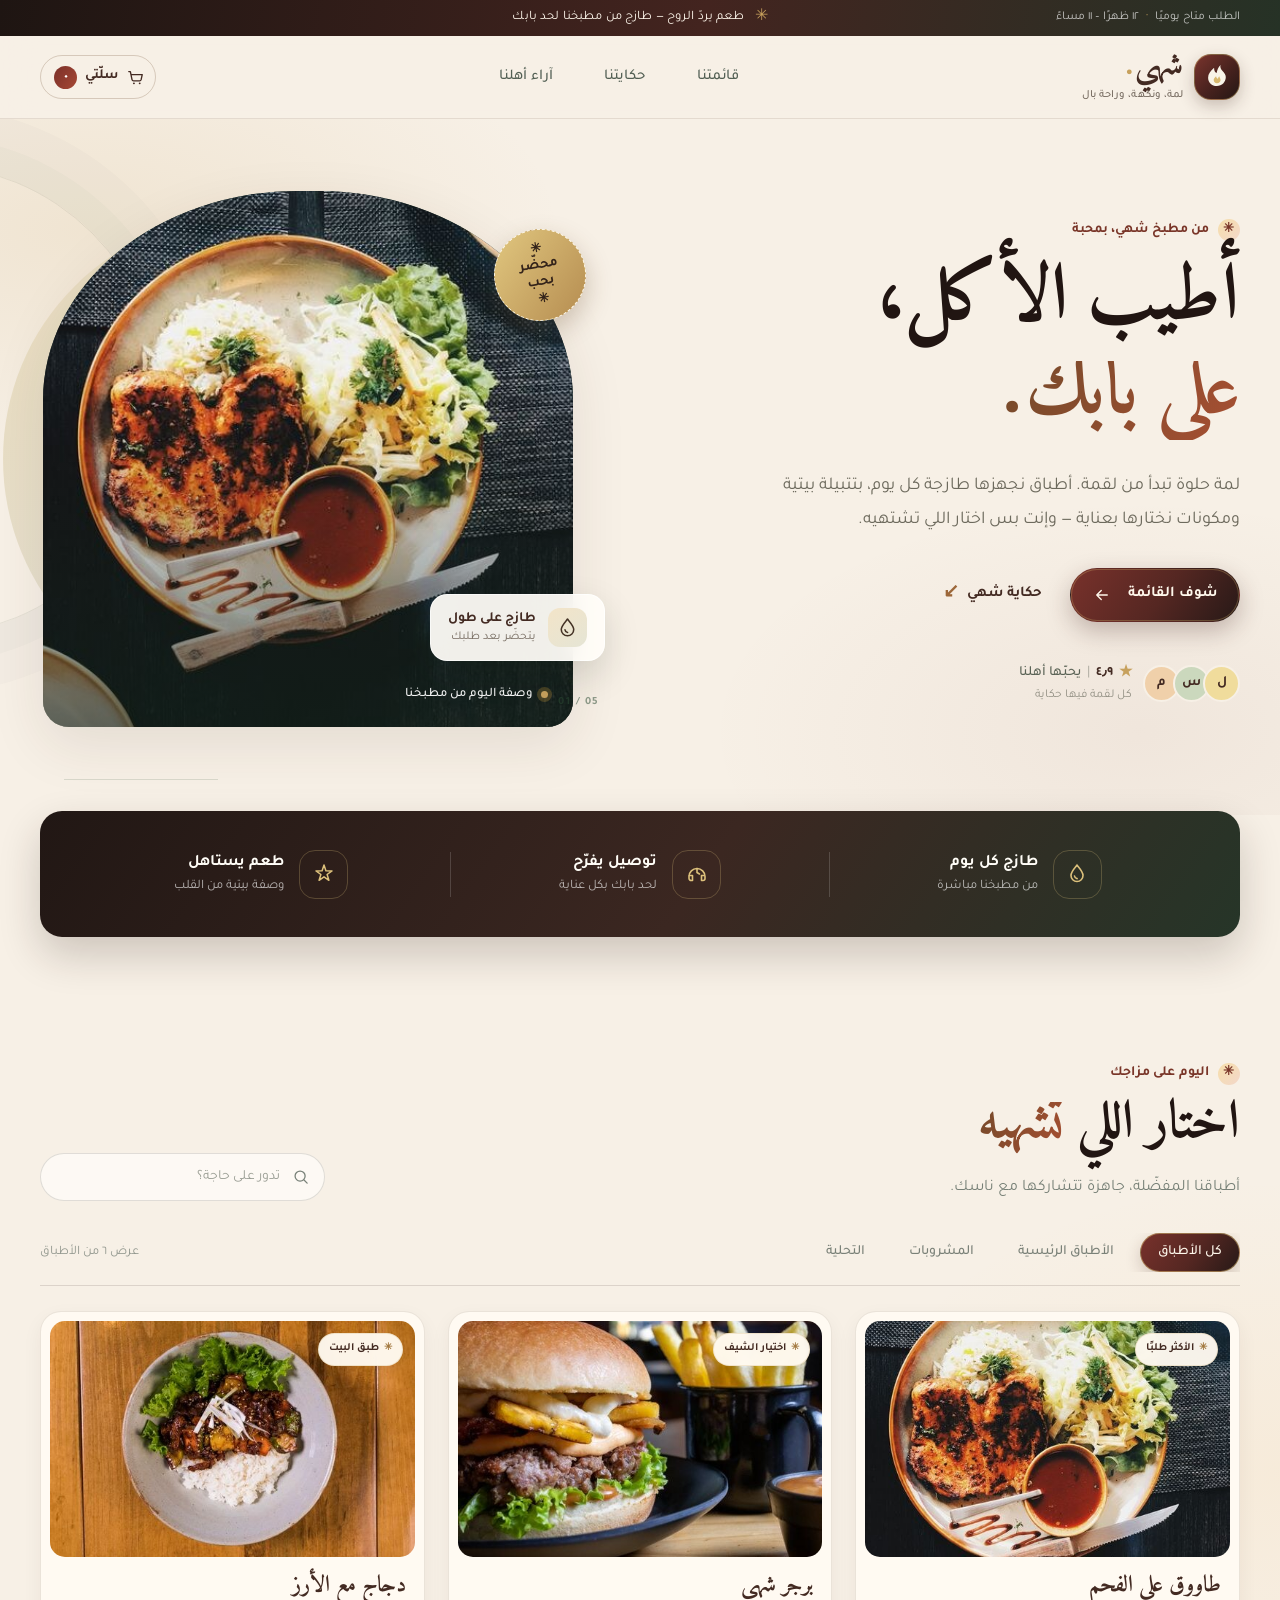
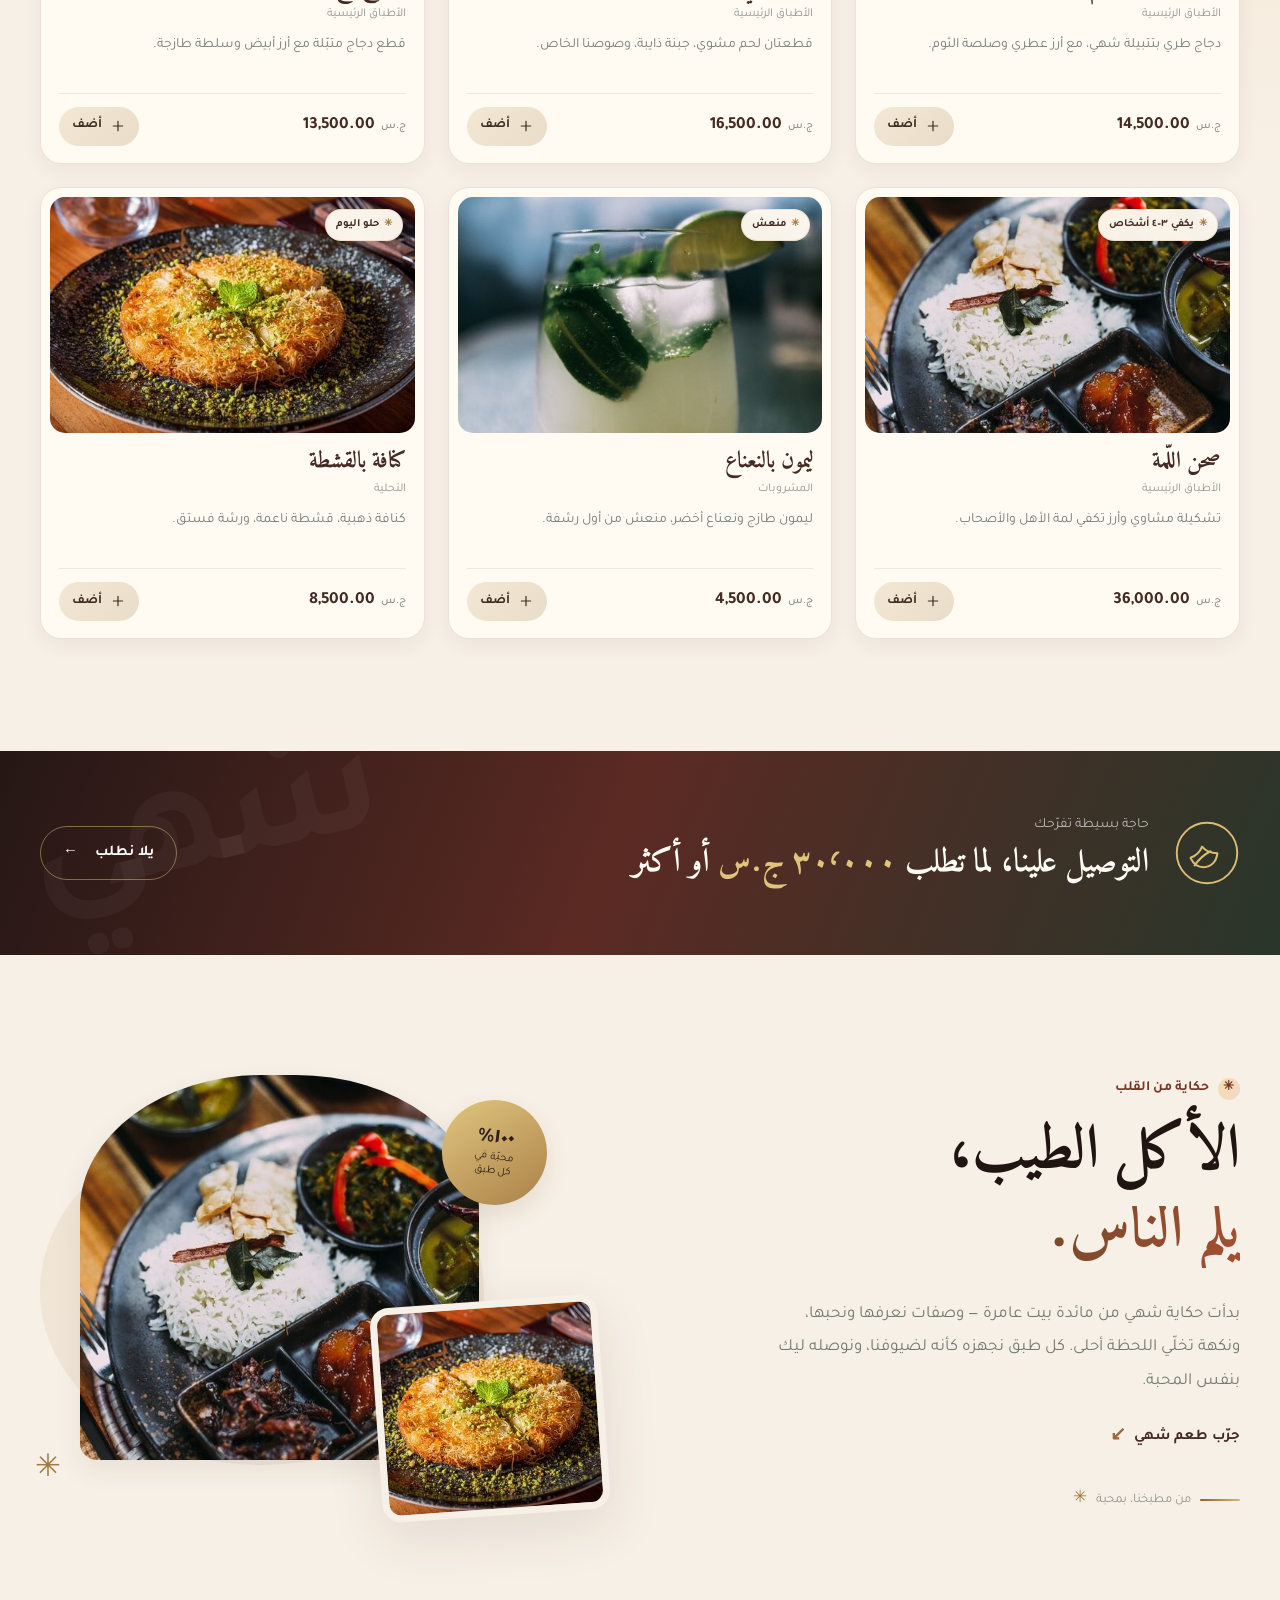
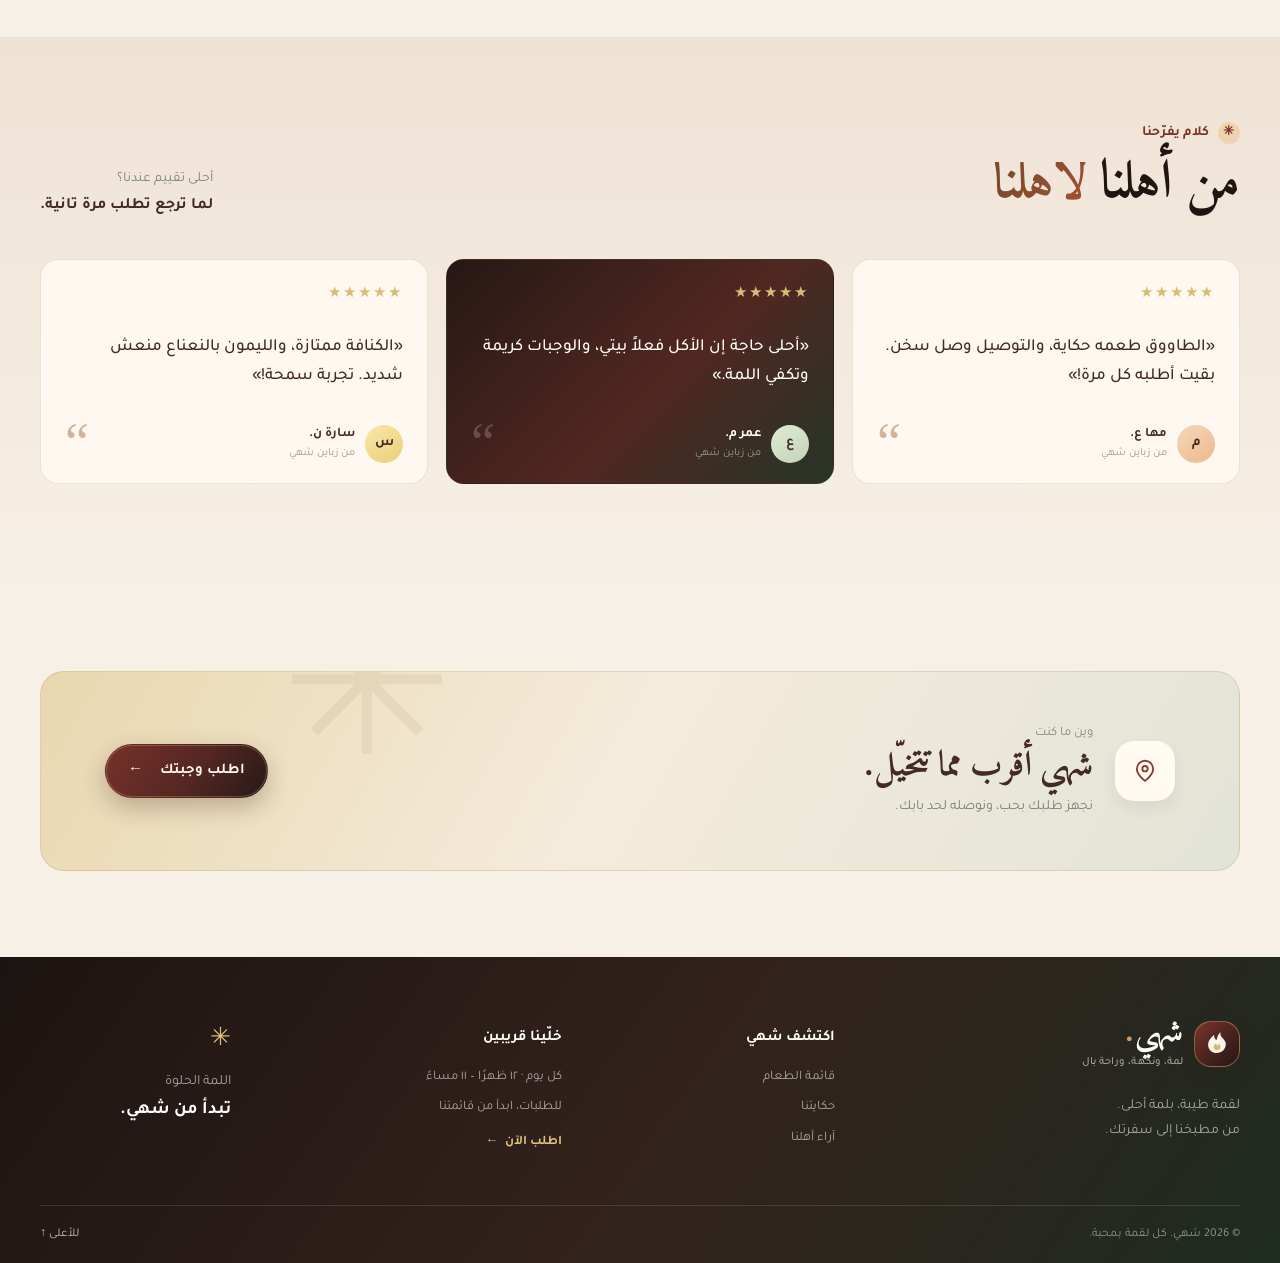
==== commit 5e9c4b77: "Refine luxury identity and fix cart drawer Co-authored-by: arena-agent <297053741+arena-agent@users." ====
--- a/index.html
+++ b/index.html
@@ -3,12 +3,13 @@
   <head>
     <meta charset="utf-8" />
     <meta name="viewport" content="width=device-width, initial-scale=1" />
-    <meta name="theme-color" content="#fff8ef" />
+    <meta name="theme-color" content="#f7f0e6" />
     <meta name="description" content="شهي — أطباق طازجة ومذاق بيتي يوصلك لبابك. تصفّح القائمة واطلب الآن عبر واتساب." />
     <title>شهي — أطيب الأكل، على بابك</title>
     <link rel="icon" href="favicon.svg" type="image/svg+xml" />
     <link rel="preload" href="assets/fonts/tajawal-arabic-400.woff2" as="font" type="font/woff2" crossorigin />
     <link rel="preload" href="assets/fonts/tajawal-arabic-700.woff2" as="font" type="font/woff2" crossorigin />
+    <link rel="preload" href="assets/fonts/amiri-arabic-700.woff2" as="font" type="font/woff2" crossorigin />
     <link rel="stylesheet" href="styles.css" />
     <script src="script.js" defer></script>
   </head>
@@ -30,7 +31,7 @@
             <svg viewBox="0 0 48 48" fill="none">
               <rect x="1" y="1" width="46" height="46" rx="17" fill="currentColor" />
               <path d="M27.9 10.8c-1.8 5.8 5.7 7.1 5.7 13.3 0 5.5-4.2 9.8-9.8 9.8-5.4 0-9.5-4.1-9.5-9.2 0-4 2.3-7.2 6.5-10.9-.2 3.4 1.5 5.3 2.8 5.8.7-3.7 1.6-6 4.3-8.8Z" fill="#F8F4E8" />
-              <path d="M24 30.8c-2.1 0-3.6-1.5-3.6-3.5 0-1.5 1-2.7 2.6-4.2.2 1.8 1.2 2.5 2 2.7.3-1.1.8-1.8 1.5-2.5.2 1.5 1.4 2.5 1.4 4 0 2-1.7 3.5-3.9 3.5Z" fill="#A6402E" />
+              <path d="M24 30.8c-2.1 0-3.6-1.5-3.6-3.5 0-1.5 1-2.7 2.6-4.2.2 1.8 1.2 2.5 2 2.7.3-1.1.8-1.8 1.5-2.5.2 1.5 1.4 2.5 1.4 4 0 2-1.7 3.5-3.9 3.5Z" fill="#D7B86E" />
             </svg>
           </span>
           <span class="brand-copy">
@@ -89,7 +90,7 @@
           <div class="hero-media">
             <div class="hero-sunburst" aria-hidden="true"></div>
             <div class="hero-photo-frame">
-              <img class="hero-photo" src="images/hero-feast.jpg" alt="طبق دجاج مشوي مع أرز عطري وخبز طازج" fetchpriority="high" />
+              <img class="hero-photo" src="images/hero-chicken.jpg" alt="طبق دجاج مشوي مع أرز وسلطة" fetchpriority="high" />
               <div class="hero-photo-shade" aria-hidden="true"></div>
               <div class="hero-photo-caption"><span class="caption-dot" aria-hidden="true"></span> وصفة اليوم من مطبخنا</div>
             </div>
@@ -191,7 +192,7 @@
             <div class="story-signature"><span class="signature-line" aria-hidden="true"></span><span>من مطبخنا، بمحبة</span><span class="signature-flower" aria-hidden="true">✳</span></div>
           </div>
           <div class="story-visual">
-            <div class="story-image-large"><img src="images/fattah.jpg" alt="فتّة دجاج محضّرة على الطريقة البيتية" loading="lazy" /></div>
+            <div class="story-image-large"><img src="images/shared-meal.jpg" alt="مائدة طعام من الأرز وأطباق جانبية" loading="lazy" /></div>
             <div class="story-image-small"><img src="images/kunafa.jpg" alt="كنافة ذهبية بالفستق" loading="lazy" /></div>
             <div class="story-number"><strong>١٠٠٪</strong><span>محبّة في<br />كل طبق</span></div>
             <span class="story-doodle" aria-hidden="true">✳</span>
@@ -245,7 +246,7 @@
         <div class="footer-brand-block">
           <a class="brand brand-footer" href="#top" aria-label="شهي، إلى الأعلى">
             <span class="brand-mark" aria-hidden="true">
-              <svg viewBox="0 0 48 48" fill="none"><rect x="1" y="1" width="46" height="46" rx="17" fill="currentColor" /><path d="M27.9 10.8c-1.8 5.8 5.7 7.1 5.7 13.3 0 5.5-4.2 9.8-9.8 9.8-5.4 0-9.5-4.1-9.5-9.2 0-4 2.3-7.2 6.5-10.9-.2 3.4 1.5 5.3 2.8 5.8.7-3.7 1.6-6 4.3-8.8Z" fill="#F8F4E8" /><path d="M24 30.8c-2.1 0-3.6-1.5-3.6-3.5 0-1.5 1-2.7 2.6-4.2.2 1.8 1.2 2.5 2 2.7.3-1.1.8-1.8 1.5-2.5.2 1.5 1.4 2.5 1.4 4 0 2-1.7 3.5-3.9 3.5Z" fill="#A6402E" /></svg>
+              <svg viewBox="0 0 48 48" fill="none"><rect x="1" y="1" width="46" height="46" rx="17" fill="currentColor" /><path d="M27.9 10.8c-1.8 5.8 5.7 7.1 5.7 13.3 0 5.5-4.2 9.8-9.8 9.8-5.4 0-9.5-4.1-9.5-9.2 0-4 2.3-7.2 6.5-10.9-.2 3.4 1.5 5.3 2.8 5.8.7-3.7 1.6-6 4.3-8.8Z" fill="#F8F4E8" /><path d="M24 30.8c-2.1 0-3.6-1.5-3.6-3.5 0-1.5 1-2.7 2.6-4.2.2 1.8 1.2 2.5 2 2.7.3-1.1.8-1.8 1.5-2.5.2 1.5 1.4 2.5 1.4 4 0 2-1.7 3.5-3.9 3.5Z" fill="#D7B86E" /></svg>
             </span>
             <span class="brand-copy"><span class="brand-name">شهي<span class="brand-dot">.</span></span><span class="brand-tagline">لمة، ونكهة، وراحة بال</span></span>
           </a>
--- a/styles.css
+++ b/styles.css
@@ -35,27 +35,40 @@
   unicode-range: U+0000-00FF,U+0131,U+0152-0153,U+02BB-02BC,U+02C6,U+02DA,U+02DC,U+0304,U+0308,U+0329,U+2000-206F,U+20AC,U+2122,U+2191,U+2193,U+2212,U+2215,U+FEFF,U+FFFD;
 }
 
+@font-face {
+  font-family: "Amiri";
+  src: url("assets/fonts/amiri-arabic-400.woff2") format("woff2");
+  font-style: normal; font-weight: 400; font-display: swap;
+  unicode-range: U+0600-06FF,U+0750-077F,U+08A0-08FF,U+FB50-FDFF,U+FE70-FEFF;
+}
+@font-face {
+  font-family: "Amiri";
+  src: url("assets/fonts/amiri-arabic-700.woff2") format("woff2");
+  font-style: normal; font-weight: 700; font-display: swap;
+  unicode-range: U+0600-06FF,U+0750-077F,U+08A0-08FF,U+FB50-FDFF,U+FE70-FEFF;
+}
+
 :root {
   color-scheme: light;
-  --paper: #fff8ef;
-  --paper-deep: #f3e9dc;
-  --white: #fffdf8;
-  --ink: #2c3026;
-  --forest: #2d4a34;
-  --forest-deep: #192e22;
-  --forest-soft: #476248;
-  --orange: #dc5739;
-  --orange-deep: #b94130;
-  --gold: #f1b83f;
-  --sage: #e3ead8;
-  --sage-deep: #78844f;
-  --muted: #746c62;
-  --line: rgba(44, 48, 38, .12);
-  --gradient-brand: linear-gradient(118deg, #f4c248 0%, #f2a13c 53%, #ed8338 100%);
-  --gradient-heading: linear-gradient(115deg, #c54130 0%, #df6630 100%);
-  --gradient-tomato: linear-gradient(125deg, #b83a2c 0%, #c94731 100%);
-  --gradient-deep: linear-gradient(125deg, #34583c 0%, #1c3426 64%, #342a22 100%);
-  --gradient-soft: linear-gradient(135deg, #fff0d3 0%, #f8e1d3 100%);
+  --paper: #f7f0e6;
+  --paper-deep: #ece0d0;
+  --white: #fffaf2;
+  --ink: #2a1d19;
+  --forest: #432a22;
+  --forest-deep: #211512;
+  --forest-soft: #684737;
+  --orange: #a84c36;
+  --orange-deep: #793528;
+  --gold: #c7a15d;
+  --sage: #ded8c2;
+  --sage-deep: #77704c;
+  --muted: #766b60;
+  --line: rgba(56, 38, 29, .14);
+  --gradient-brand: linear-gradient(125deg, #78312b 0%, #552722 54%, #271917 100%);
+  --gradient-heading: linear-gradient(115deg, #754a2a 0%, #a64f32 100%);
+  --gradient-tomato: linear-gradient(125deg, #7b3029 0%, #a64834 100%);
+  --gradient-deep: linear-gradient(125deg, #201714 0%, #39261f 56%, #263326 100%);
+  --gradient-soft: linear-gradient(135deg, #f4e6ca 0%, #ead6c5 100%);
   --shadow: 0 18px 55px rgba(58, 42, 26, .1);
   --shadow-soft: 0 10px 28px rgba(58, 42, 26, .075);
   --radius-xl: 32px;
@@ -114,7 +127,7 @@
 .brand-mark svg { width: 100%; height: 100%; }
 .brand-mark svg rect { fill: transparent; }
 .brand-copy { display: flex; flex-direction: column; align-items: flex-start; line-height: 1.08; }
-.brand-name { color: var(--forest); font-size: 29px; font-weight: 700; letter-spacing: -.055em; }
+.brand-name { color: var(--forest); font-family: "Amiri", "Tajawal", serif; font-size: 32px; font-weight: 700; letter-spacing: 0; }
 .brand-dot { color: var(--orange); }
 .brand-tagline { margin-top: 4px; color: var(--muted); font-size: 11px; font-weight: 500; letter-spacing: .005em; }
 .main-nav { display: flex; align-items: center; gap: clamp(24px, 4vw, 54px); margin-inline: auto; }
@@ -154,7 +167,7 @@
   display: inline-grid; place-items: center; width: 22px; height: 22px; border-radius: 50%;
   background: linear-gradient(135deg, rgba(244,194,72,.38), rgba(220,87,57,.16)); color: var(--orange-deep); font-size: 13px;
 }
-.hero h1 { margin: 0; color: var(--forest-deep); font-size: clamp(52px,6.2vw,84px); font-weight: 700; letter-spacing: -.065em; line-height: 1.12; }
+.hero h1 { margin: 0; color: var(--forest-deep); font-family: "Amiri", "Tajawal", serif; font-size: clamp(52px,6.2vw,84px); font-weight: 700; letter-spacing: 0; line-height: 1.18; }
 .hero h1 span, .section-heading h2 span, .story-copy h2 span {
   background: var(--gradient-heading); color: transparent; background-clip: text; -webkit-background-clip: text; -webkit-text-fill-color: transparent;
 }
@@ -169,9 +182,9 @@
 .button:hover { transform: translateY(-2px); }
 .button:hover svg { transform: translateX(-3px); }
 .button-primary {
-  background: var(--gradient-brand); color: #33271b; box-shadow: 0 9px 22px rgba(209,112,48,.22);
-}
-.button-primary:hover { background: linear-gradient(118deg,#efb738 0%,#ed9135 53%,#e77634 100%); color: #302419; box-shadow: 0 13px 27px rgba(209,94,48,.25); }
+  background: var(--gradient-brand); color: #fff8ec; box-shadow: 0 9px 22px rgba(70,31,25,.25), inset 0 0 0 1px rgba(213,181,111,.26);
+}
+.button-primary:hover { background: linear-gradient(125deg,#8c3b2e 0%,#5a2922 58%,#2b1b18 100%); color: #fff8ec; box-shadow: 0 13px 27px rgba(70,31,25,.32), inset 0 0 0 1px rgba(213,181,111,.38); }
 .text-link { display: inline-flex; align-items: center; gap: 8px; padding: 3px 0; border: 0; background: none; color: var(--forest); font-size: 15px; font-weight: 700; cursor: pointer; transition: color .2s ease, gap .2s ease; }
 .text-link span { color: var(--orange-deep); font-size: 19px; line-height: 1; }
 .text-link:hover { color: var(--orange-deep); gap: 12px; }
@@ -207,7 +220,7 @@
 .hero-stamp {
   position: absolute; inset-inline-start: -13px; inset-block-start: 38px; display: flex; flex-direction: column; align-items: center; justify-content: center; gap: 1px;
   width: 92px; height: 92px; transform: rotate(-10deg); border: 1px dashed rgba(255,255,255,.8); border-radius: 50%;
-  background: var(--gradient-brand); color: #342719; font-size: 14px; font-weight: 700; line-height: 1.25; text-align: center; box-shadow: 0 10px 24px rgba(163,77,50,.23);
+  background: linear-gradient(135deg, #e1c77f 0%, #b58c50 100%); color: #34231b; font-size: 14px; font-weight: 700; line-height: 1.25; text-align: center; box-shadow: 0 10px 24px rgba(163,77,50,.23);
 }
 .stamp-star { font-size: 13px; line-height: 1; }
 .hero-media-index { position: absolute; inset-inline-end: -26px; inset-block-end: 15px; color: rgba(45,74,52,.52); font-size: 11px; font-weight: 700; letter-spacing: .14em; direction: ltr; }
@@ -233,7 +246,7 @@
 .menu-section { position: relative; padding-block: 125px 112px; background-image: radial-gradient(ellipse at 100% 38%,rgba(239,169,65,.075),transparent 24%); }
 .section-heading { display: flex; align-items: end; justify-content: space-between; gap: 30px; }
 .section-title-block .eyebrow { margin-bottom: 10px; }
-.section-heading h2, .story-copy h2 { margin: 0; color: var(--forest-deep); font-size: clamp(38px,4.2vw,55px); font-weight: 700; letter-spacing: -.05em; line-height: 1.23; }
+.section-heading h2, .story-copy h2 { margin: 0; color: var(--forest-deep); font-family: "Amiri", "Tajawal", serif; font-size: clamp(38px,4.2vw,55px); font-weight: 700; letter-spacing: 0; line-height: 1.3; }
 .section-description { margin: 10px 0 0; color: #778077; font-size: 16px; }
 .menu-search {
   width: min(100%,285px); min-height: 48px; display: flex; align-items: center; gap: 10px; padding: 0 14px;
@@ -250,7 +263,7 @@
 .category-tabs::-webkit-scrollbar { display: none; }
 .category-tab { min-height: 39px; flex: 0 0 auto; padding: 7px 17px; border: 1px solid transparent; border-radius: 999px; background: transparent; color: #7a8178; font-size: 14px; font-weight: 500; cursor: pointer; transition: color .2s ease, background .2s ease, border-color .2s ease; }
 .category-tab:hover { color: var(--forest); background: rgba(45,74,52,.06); }
-.category-tab.is-active { border-color: transparent; background: var(--gradient-brand); color: #33271b; box-shadow: 0 5px 12px rgba(209,112,48,.16); }
+.category-tab.is-active { border-color: rgba(199,161,93,.52); background: var(--gradient-brand); color: #fff8ec; box-shadow: 0 5px 14px rgba(77,36,28,.18); }
 .menu-count { flex: 0 0 auto; color: #92978e; font-size: 13px; }
 .menu-status { min-height: 0; margin: 0; color: #788178; font-size: 13px; }
 .menu-status:not(:empty) { display: flex; align-items: center; gap: 8px; margin-top: 12px; }
@@ -266,7 +279,7 @@
 .food-badge::before { content: "✳"; color: var(--orange-deep); font-size: 10px; }
 .food-card-content { padding: 16px 18px 17px; }
 .food-card-heading { display: flex; align-items: start; justify-content: space-between; gap: 12px; }
-.food-card h3 { margin: 0; color: var(--forest); font-size: 21px; font-weight: 700; line-height: 1.3; }
+.food-card h3 { margin: 0; color: var(--forest); font-family: "Amiri", "Tajawal", serif; font-size: 23px; font-weight: 700; line-height: 1.28; }
 .food-card-category { margin-top: 2px; color: #92988e; font-size: 12px; }
 .food-card-description { min-height: 43px; margin: 10px 0 15px; color: #767e75; font-size: 14px; line-height: 1.55; }
 .food-card-footer { display: flex; align-items: center; justify-content: space-between; gap: 12px; padding-top: 13px; border-top: 1px solid rgba(44,48,38,.09); }
@@ -288,7 +301,7 @@
 .delivery-banner-mark svg { width: 100%; height: 100%; }
 .delivery-banner-copy { position: relative; z-index: 1; }
 .delivery-kicker { margin: 0 0 5px; color: rgba(255,255,255,.66); font-size: 14px; }
-.delivery-banner h2 { max-width: 620px; margin: 0; color: #fffdf6; font-size: clamp(23px,2.65vw,33px); font-weight: 500; line-height: 1.45; }
+.delivery-banner h2 { max-width: 620px; margin: 0; color: #fffdf6; font-family: "Amiri", "Tajawal", serif; font-size: clamp(23px,2.65vw,33px); font-weight: 700; line-height: 1.5; }
 .delivery-banner h2 span { color: #f4c653; font-weight: 700; white-space: nowrap; }
 .button-light { margin-inline-start: auto; flex: 0 0 auto; border-color: rgba(255,255,255,.3); background: transparent; color: white; }
 .button-light:hover { border-color: #fff9ed; background: #fff9ed; color: var(--forest-deep); }
@@ -342,7 +355,7 @@
 .location-icon { display: grid; place-items: center; width: 60px; height: 60px; flex: 0 0 auto; border-radius: 19px; background: var(--white); color: var(--orange-deep); box-shadow: 0 7px 16px rgba(29,44,36,.07); }
 .location-icon svg { width: 28px; height: 28px; }
 .location-kicker { margin: 0 0 2px; color: #858b78; font-size: 13px; }
-.location-card h2 { margin: 0; color: var(--forest); font-size: clamp(25px,3vw,35px); line-height: 1.3; }
+.location-card h2 { margin: 0; color: var(--forest); font-family: "Amiri", "Tajawal", serif; font-size: clamp(25px,3vw,35px); line-height: 1.35; }
 .location-card > div:nth-child(2) > p:last-child { margin: 3px 0 0; color: #778078; font-size: 14px; }
 .location-card .button { margin-inline-start: auto; position: relative; z-index: 1; }
 .location-flower { position: absolute; inset-inline-end: 20%; inset-block-start: -50px; color: rgba(45,74,52,.06); font-size: 205px; line-height: 1; }
@@ -368,12 +381,12 @@
 /* Cart drawer */
 .cart-overlay { position: fixed; z-index: 79; inset: 0; background: rgba(14,28,21,.48); opacity: 0; visibility: hidden; pointer-events: none; backdrop-filter: blur(3px); transition: opacity .28s ease, visibility .28s ease; }
 .cart-overlay.is-active { opacity: 1; visibility: visible; pointer-events: auto; }
-.cart-drawer { position: fixed; z-index: 80; inset-block: 0; inset-inline-end: 0; width: min(100%,474px); height: 100%; height: 100dvh; display: flex; flex-direction: column; padding: 27px 26px 0; overflow: hidden; background: var(--paper); box-shadow: -18px 0 60px rgba(11,27,18,.18); transform: translateX(105%); transition: transform .35s cubic-bezier(.22,.74,.18,1); outline: 0; }
+.cart-drawer { position: fixed; z-index: 80; inset-block: 0; inset-inline-start: 0; inset-inline-end: auto; width: min(100%,420px); height: 100%; height: 100dvh; display: flex; flex-direction: column; padding: 27px 26px 0; overflow: hidden; background: var(--paper); box-shadow: -18px 0 60px rgba(11,27,18,.18); transform: translateX(105%); transition: transform .35s cubic-bezier(.22,.74,.18,1); outline: 0; }
 .cart-drawer.is-open { transform: translateX(0); }
 .cart-drawer-header { display: flex; align-items: center; justify-content: space-between; gap: 15px; padding-bottom: 18px; border-bottom: 1px solid var(--line); }
 .cart-drawer-header .eyebrow { margin-bottom: 2px; font-size: 12px; }
 .cart-drawer-header .eyebrow-spark { width: 18px; height: 18px; font-size: 11px; }
-.cart-drawer-header h2 { margin: 0; color: var(--forest); font-size: 30px; line-height: 1.15; }
+.cart-drawer-header h2 { margin: 0; color: var(--forest); font-family: "Amiri", "Tajawal", serif; font-size: 32px; line-height: 1.2; }
 .icon-button { display: grid; place-items: center; width: 42px; height: 42px; padding: 0; border: 1px solid rgba(45,74,52,.14); border-radius: 50%; background: transparent; color: var(--forest); cursor: pointer; transition: background .2s ease,color .2s ease,transform .2s ease; }
 .icon-button svg { width: 19px; height: 19px; }
 .icon-button:hover { transform: rotate(90deg); background: var(--gradient-deep); color: white; }
@@ -606,3 +619,95 @@
 @media (prefers-reduced-motion: reduce) {
   *,*::before,*::after { scroll-behavior: auto !important; animation-duration: .01ms !important; animation-iteration-count: 1 !important; transition-duration: .01ms !important; }
 }
+
+/* Premium restaurant identity: oxblood, antique gold, espresso and warm ivory. */
+::selection { background: rgba(168,76,54,.2); color: var(--forest-deep); }
+:focus-visible { outline-color: rgba(167,126,68,.78); }
+.announcement-bar { background: linear-gradient(100deg,#1e1512 0%,#43241f 55%,#263226 100%); }
+.site-header { background: rgba(247,240,230,.94); border-bottom-color: rgba(89,63,43,.12); }
+.brand-mark { background: linear-gradient(135deg,#7a342d 0%,#48221e 55%,#241714 100%); border: 1px solid rgba(211,180,112,.46); box-shadow: 0 6px 16px rgba(53,29,22,.24); }
+.brand-mark svg rect { fill: transparent; }
+.brand-dot { color: var(--gold); }
+.main-nav a::after { background: linear-gradient(90deg,#a27b43,#e0c47e); }
+.cart-trigger { border-color: rgba(111,75,46,.24); }
+.cart-trigger:hover { background: var(--gradient-deep); border-color: rgba(199,161,93,.5); }
+
+.hero {
+  background: radial-gradient(ellipse at 7% 16%,rgba(199,161,93,.15),transparent 28%),radial-gradient(ellipse at 89% 88%,rgba(116,53,43,.055),transparent 27%);
+}
+.hero-sunburst { background: linear-gradient(140deg,#eadcbd 0%,#e5e0d1 62%,#d9dfd2 100%); }
+.hero h1 span, .section-heading h2 span, .story-copy h2 span { background: var(--gradient-heading); color: transparent; background-clip: text; -webkit-background-clip: text; -webkit-text-fill-color: transparent; }
+.button-primary { background: var(--gradient-brand); color: #fff8ec; box-shadow: 0 9px 24px rgba(62,29,24,.28),inset 0 0 0 1px rgba(213,181,111,.3); }
+.button-primary:hover { background: linear-gradient(125deg,#8d3b2e 0%,#5a2922 58%,#2b1b18 100%); color: #fff8ec; box-shadow: 0 14px 29px rgba(62,29,24,.35),inset 0 0 0 1px rgba(213,181,111,.42); }
+.text-link span { color: #9c6739; }
+.hero-stamp { background: linear-gradient(135deg,#e1c77f 0%,#b58c50 100%); color: #33231a; border-color: rgba(255,250,235,.9); box-shadow: 0 10px 24px rgba(94,62,31,.25); }
+.floating-card-icon { background: linear-gradient(145deg,#f3e4c8,#e5e5d5); color: #443225; }
+.benefit-panel { background: linear-gradient(125deg,#211714 0%,#3b2721 55%,#263528 100%); box-shadow: 0 18px 42px rgba(40,24,18,.2); }
+.benefit-icon { color: #ddc17c; border-color: rgba(220,193,124,.26); }
+
+.category-tab.is-active { border-color: rgba(212,180,111,.55); background: var(--gradient-brand); color: #fff8ec; box-shadow: 0 6px 16px rgba(71,34,27,.2); }
+.food-card { border-color: rgba(82,57,39,.12); box-shadow: 0 7px 20px rgba(50,37,28,.055); }
+.food-card:hover { border-color: rgba(167,126,68,.42); box-shadow: 0 15px 32px rgba(53,37,27,.12); }
+.food-badge { background: rgba(255,250,241,.96); border: 1px solid rgba(199,161,93,.22); }
+.food-badge::before { color: #a2783f; }
+.add-button { background: linear-gradient(135deg,#f3e8d4,#e9ddc9); color: #3e2b21; }
+.add-button:hover { background: var(--gradient-tomato); color: #fffaf2; }
+
+.delivery-banner { background: linear-gradient(112deg,#251715 0%,#5b2a23 48%,#29362a 100%); }
+.delivery-banner-mark { color: #d9bc76; }
+.delivery-banner h2 span { color: #e0c47e; }
+.button-light { border-color: rgba(222,196,126,.48); }
+.button-light:hover { background: #f5ecd9; border-color: #f5ecd9; color: #2a1c17; }
+.story-visual::before { background: linear-gradient(145deg,rgba(199,161,93,.13),rgba(117,49,40,.07)); }
+.story-number { background: linear-gradient(140deg,#e1c77f 0%,#aa8048 100%); color: #2e2018; }
+.story-doodle, .signature-flower { color: #a57842; }
+.signature-line { background: linear-gradient(90deg,#8e6136,#d2b574); }
+
+.reviews-section { background: linear-gradient(180deg,#eee2d4 0%,#f7f0e6 100%); }
+.review-card { border-color: rgba(85,59,40,.12); background: rgba(255,250,242,.9); }
+.review-card-featured { background: linear-gradient(135deg,#261815 0%,#512720 55%,#263427 100%); }
+.review-stars { color: #d9bc76; }
+.review-quote-mark { color: rgba(153,93,53,.44); }
+.location-card { border-color: rgba(157,119,60,.19); background: linear-gradient(120deg,#e9d7af 0%,#f4ebdb 48%,#e2e4d7 100%); }
+.location-icon { color: #8a3c2e; }
+.location-flower { color: rgba(94,67,39,.07); }
+.site-footer { background: linear-gradient(125deg,#1c1412 0%,#33221c 52%,#1f2b21 100%); }
+.footer-spark, .footer-order-link { color: #ddc17c !important; }
+.footer-links a:hover, .footer-bottom a:hover { color: #e4cc8c; }
+
+.cart-overlay { background: rgba(22,15,13,.52); }
+.cart-drawer {
+  inset-inline-start: 0;
+  inset-inline-end: auto;
+  width: min(100%,420px);
+  transform: translateX(105%);
+  border-inline-start: 1px solid rgba(199,161,93,.19);
+  box-shadow: -18px 0 60px rgba(23,14,12,.22);
+}
+.cart-drawer.is-open { transform: translateX(0); }
+.cart-drawer-header { border-bottom-color: rgba(95,65,43,.15); }
+.icon-button { border-color: rgba(117,77,47,.22); }
+.icon-button:hover, .promo-row button { background: var(--gradient-deep); }
+.empty-bowl { background: linear-gradient(140deg,#ead8b3,#ead7c9); color: #8c482f; }
+.delivery-progress { background: linear-gradient(110deg,#e5e6d9,#f0e2cb); }
+.progress-track span { background: linear-gradient(90deg,#a57a43,#d9bb76); }
+.promo-row button:hover { background: var(--gradient-tomato); }
+.toast { background: var(--gradient-deep); }
+.toast.is-error { background: var(--gradient-tomato); }
+.mobile-cart-bar button { background: var(--gradient-deep); }
+.mobile-cart-total { color: #e2c67e; }
+
+@media (max-width: 760px) {
+  .cart-drawer { width: min(100%,440px); }
+  .hero { background: radial-gradient(ellipse at 4% 5%,rgba(199,161,93,.15),transparent 28%),radial-gradient(ellipse at 94% 87%,rgba(116,53,43,.05),transparent 28%); }
+}
+.cart-drawer {
+  visibility: hidden;
+  pointer-events: none;
+  transition: transform .35s cubic-bezier(.22,.74,.18,1), visibility 0s linear .35s;
+}
+.cart-drawer.is-open {
+  visibility: visible;
+  pointer-events: auto;
+  transition: transform .35s cubic-bezier(.22,.74,.18,1), visibility 0s;
+}
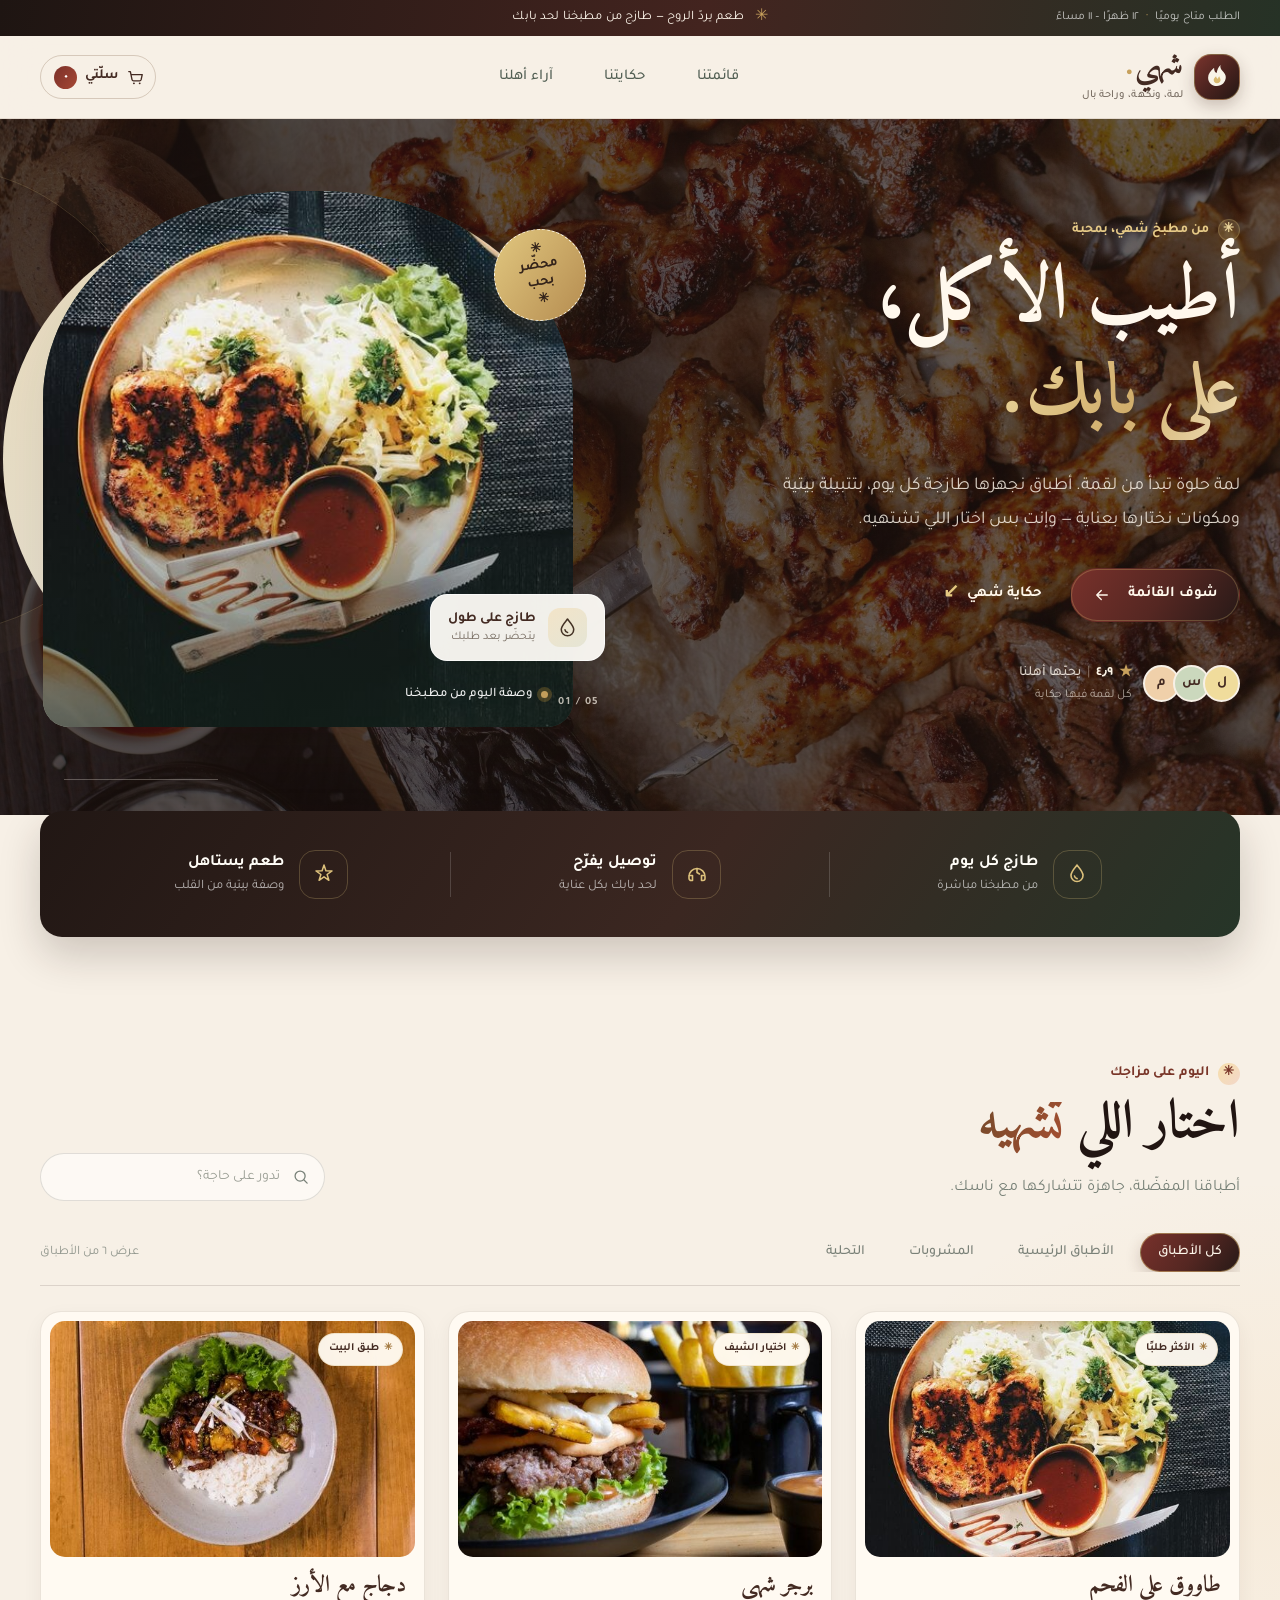
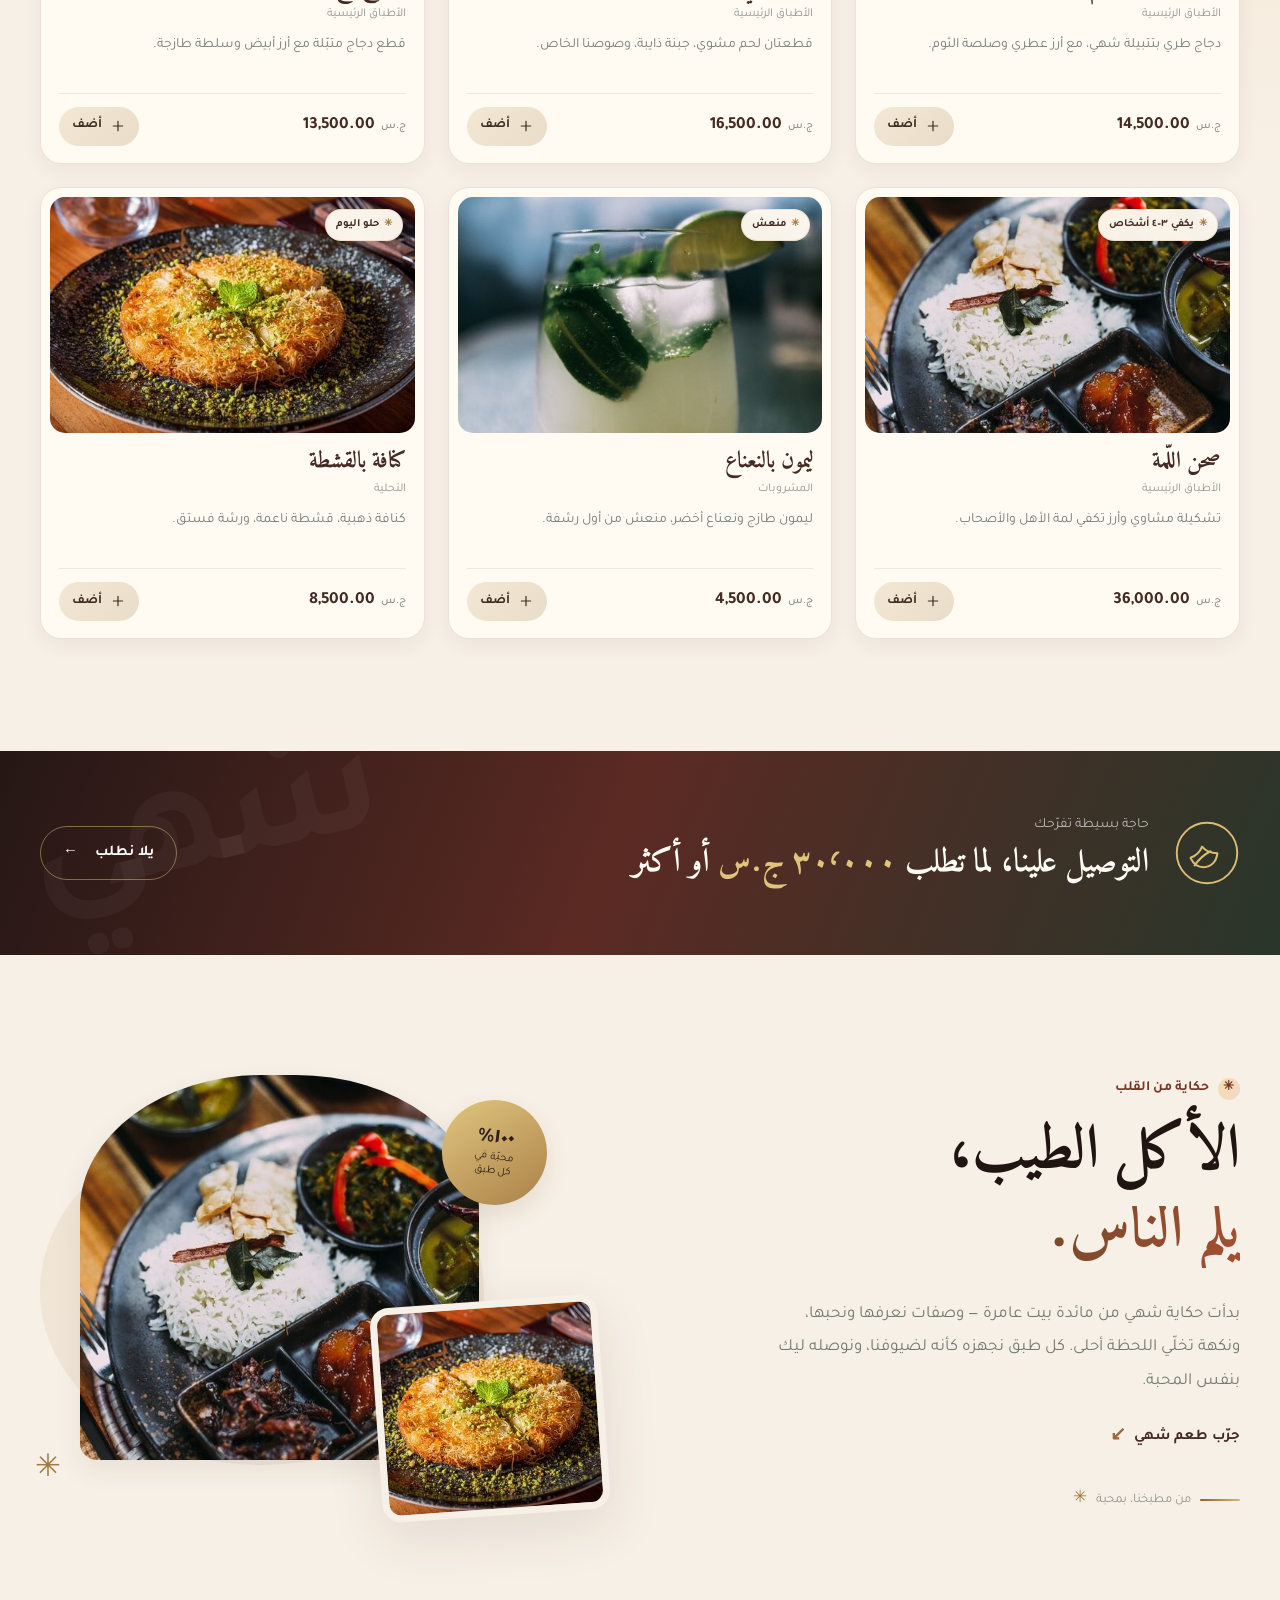
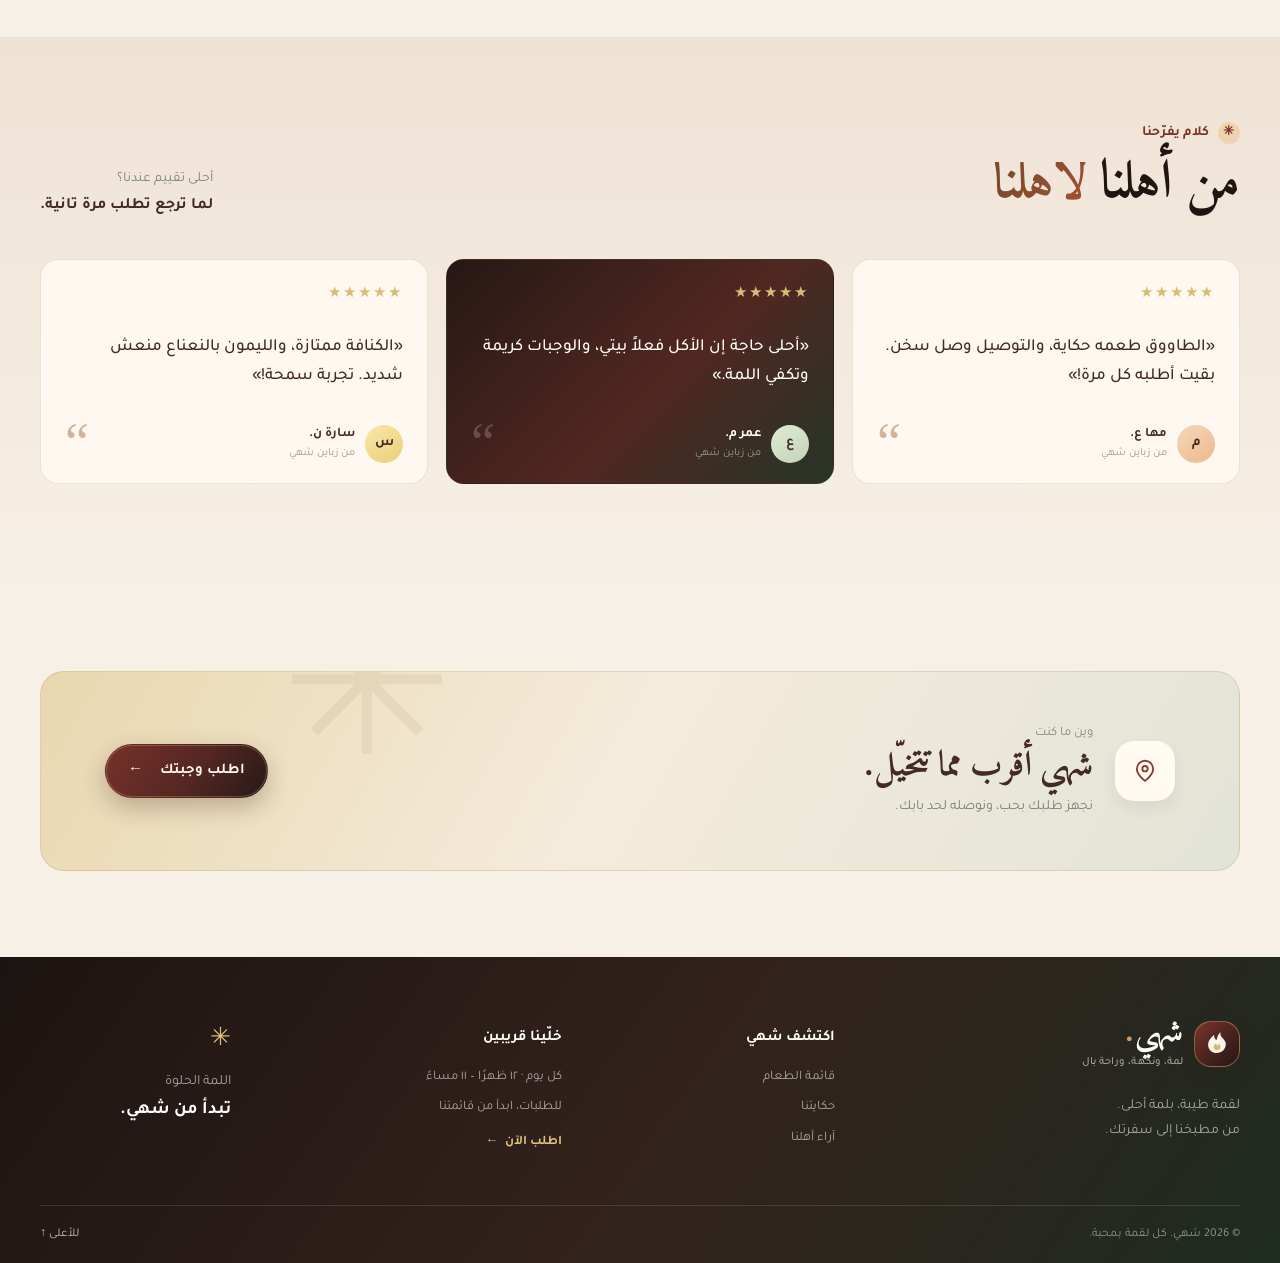
==== commit dd9b98b8: "Add high-resolution food background to landing hero Co-authored-by: arena-agent <297053741+arena-age" ====
--- a/index.html
+++ b/index.html
@@ -10,6 +10,7 @@
     <link rel="preload" href="assets/fonts/tajawal-arabic-400.woff2" as="font" type="font/woff2" crossorigin />
     <link rel="preload" href="assets/fonts/tajawal-arabic-700.woff2" as="font" type="font/woff2" crossorigin />
     <link rel="preload" href="assets/fonts/amiri-arabic-700.woff2" as="font" type="font/woff2" crossorigin />
+    <link rel="preload" href="images/landing-background.jpg" as="image" fetchpriority="high" />
     <link rel="stylesheet" href="styles.css" />
     <script src="script.js" defer></script>
   </head>
--- a/styles.css
+++ b/styles.css
@@ -711,3 +711,41 @@
   pointer-events: auto;
   transition: transform .35s cubic-bezier(.22,.74,.18,1), visibility 0s;
 }
+
+/* Full-bleed real-food photo backdrop for the landing hero. */
+.hero {
+  background-color: #211512;
+  background-image:
+    linear-gradient(105deg, rgba(28,17,15,.78) 0%, rgba(28,17,15,.69) 54%, rgba(28,17,15,.63) 100%),
+    url("images/landing-background.jpg");
+  background-size: cover;
+  background-position: center 48%;
+  background-repeat: no-repeat;
+}
+.hero::before {
+  border-color: rgba(227,198,132,.18);
+  box-shadow: 0 0 0 28px rgba(227,198,132,.025), 0 0 0 58px rgba(227,198,132,.018);
+}
+.hero h1 { color: #fff8ed; }
+.hero h1 span {
+  background: linear-gradient(115deg,#ead49a 0%,#d1ae6c 54%,#f0dfb7 100%);
+  color: transparent;
+  background-clip: text;
+  -webkit-background-clip: text;
+  -webkit-text-fill-color: transparent;
+}
+.hero .eyebrow { color: #e6ca87; }
+.hero .eyebrow-spark { background: rgba(222,193,124,.15); color: #ead49a; border: 1px solid rgba(222,193,124,.25); }
+.hero-intro { color: rgba(255,248,237,.82); }
+.hero .text-link { color: #fff7e9; }
+.hero .text-link span { color: #e5c980; }
+.hero .proof-rating { color: #fff7e9; }
+.hero .proof-rating span:last-child { color: rgba(255,248,237,.8); }
+.hero .proof-divider { color: rgba(255,248,237,.42); }
+.hero .proof-subcopy { color: rgba(255,248,237,.62); }
+.hero-media-index { color: rgba(255,248,237,.7); }
+.hero-bottom-line { background: rgba(255,248,237,.28); }
+
+@media (max-width: 760px) {
+  .hero { background-position: center 40%; }
+}
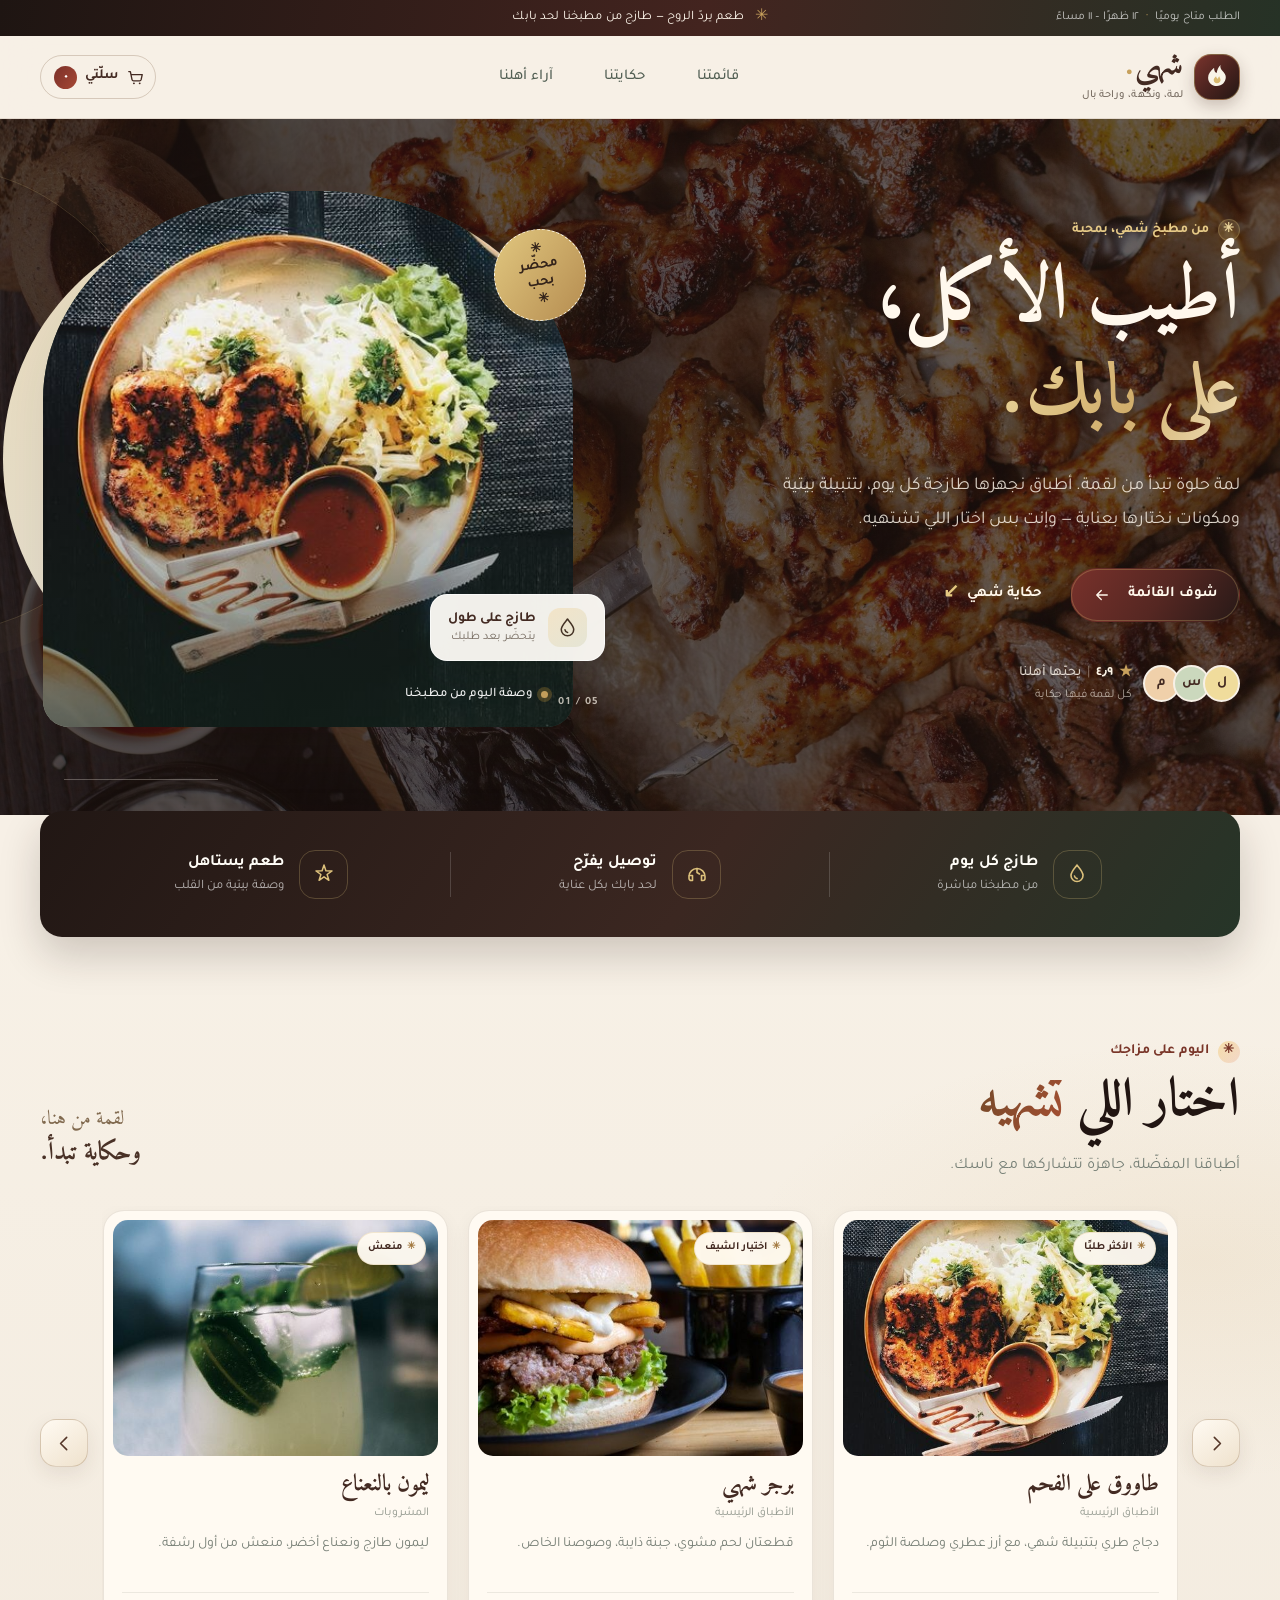
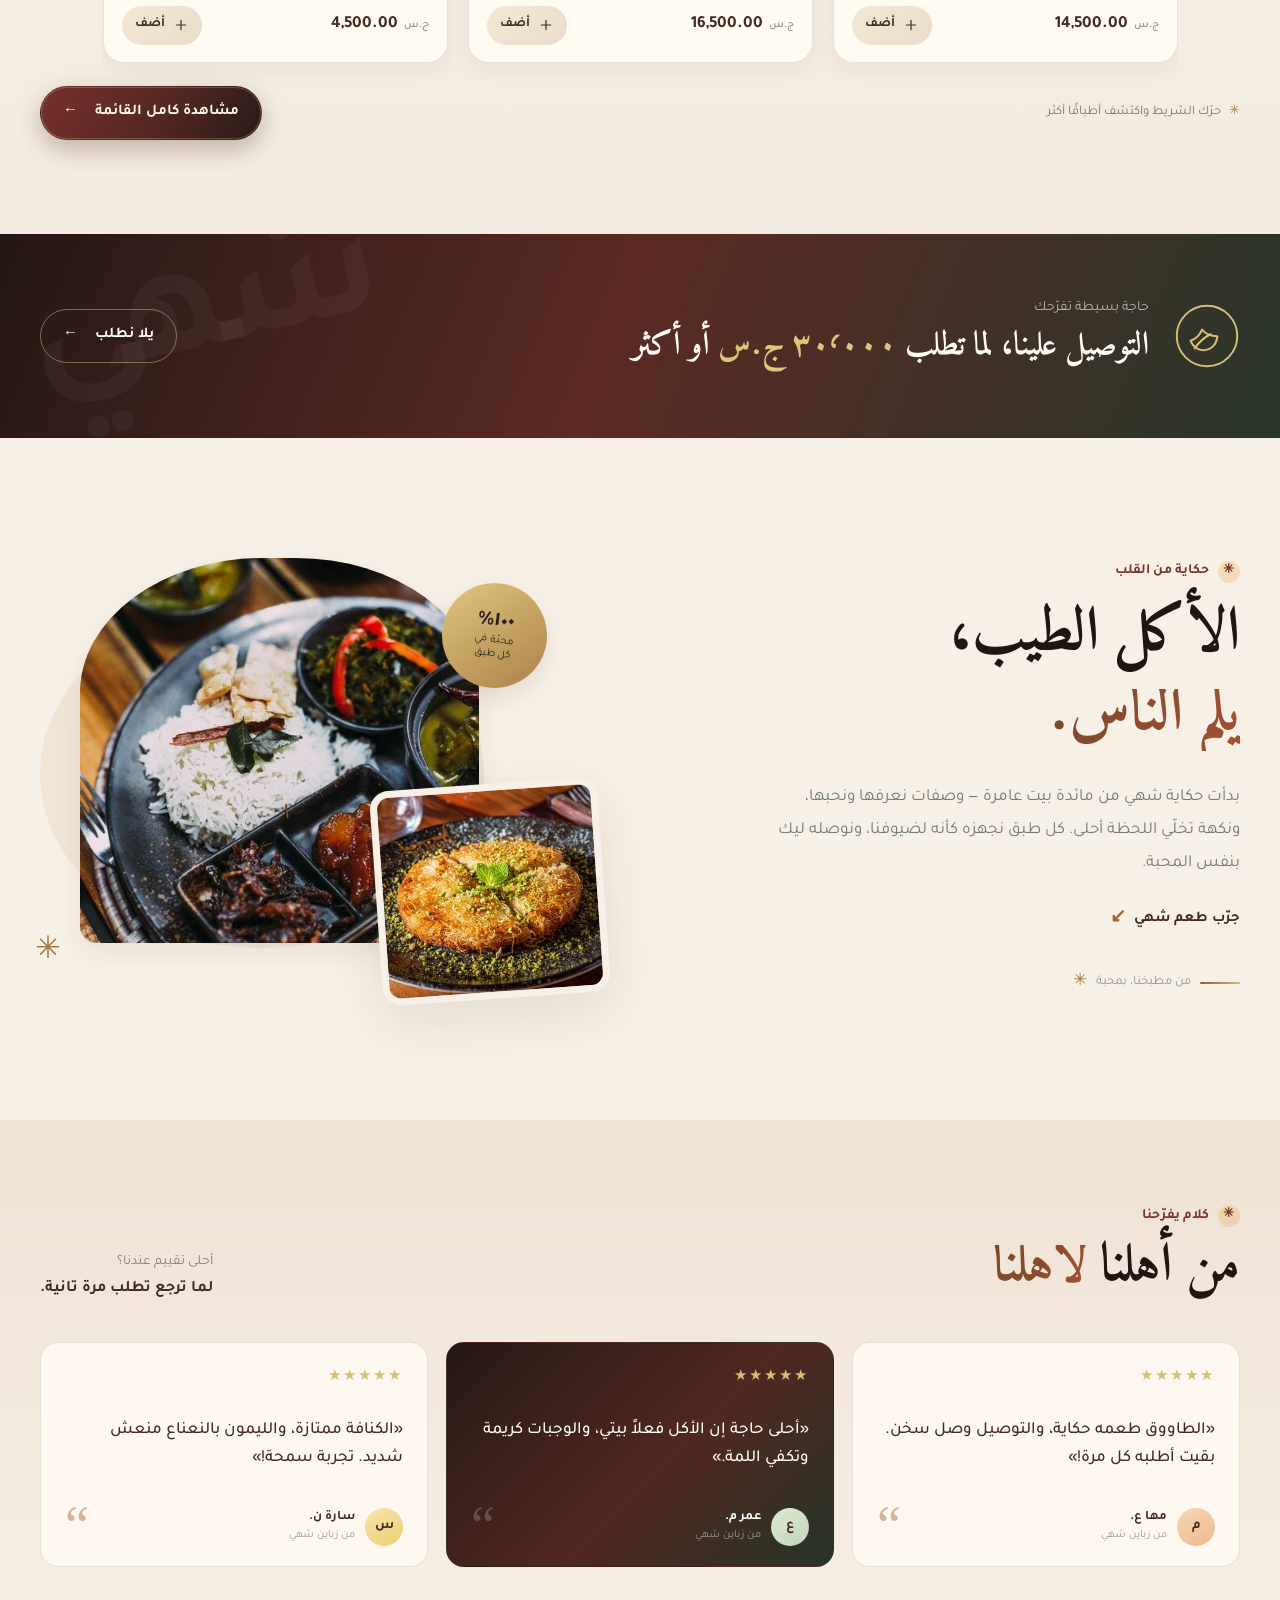
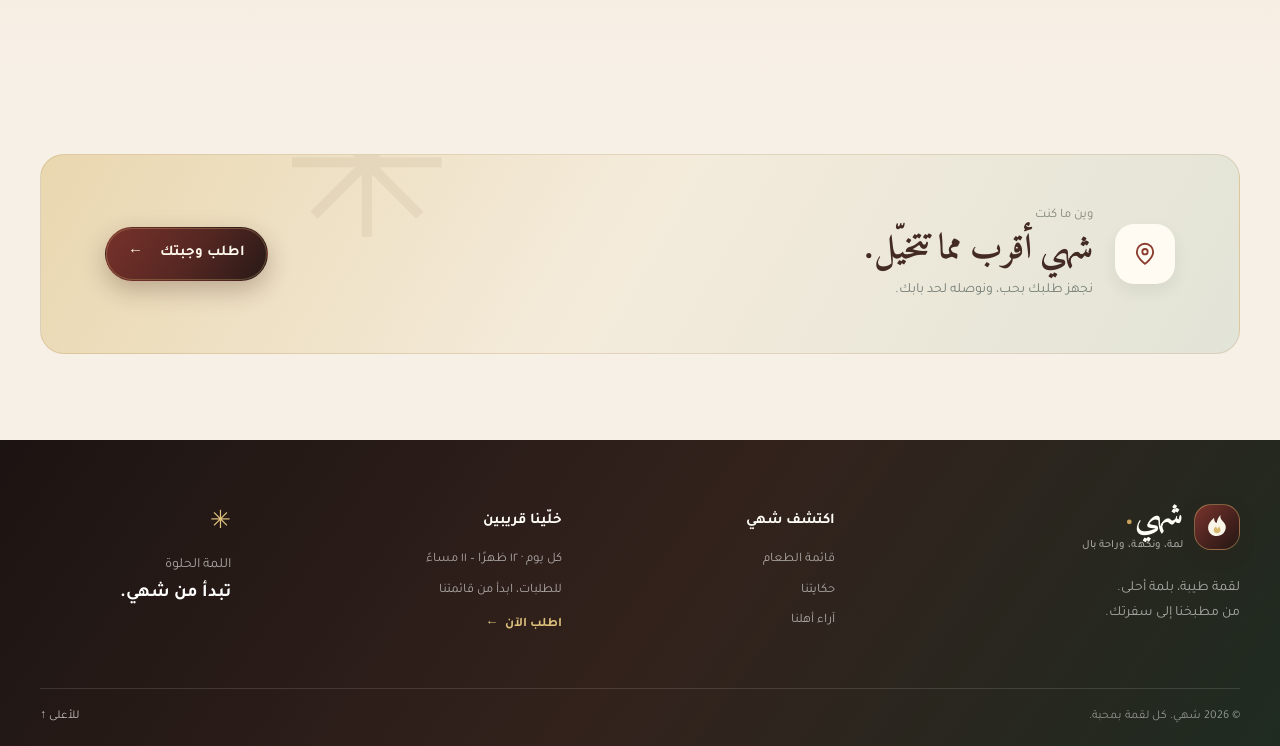
==== commit 1fd9493c: "Add homepage menu carousel and full menu page Co-authored-by: arena-agent <297053741+arena-agent@use" ====
--- a/index.html
+++ b/index.html
@@ -14,7 +14,7 @@
     <link rel="stylesheet" href="styles.css" />
     <script src="script.js" defer></script>
   </head>
-  <body>
+  <body data-page="home">
     <a class="skip-link" href="#main">تجاوز إلى المحتوى</a>
 
     <div class="announcement-bar">
@@ -42,7 +42,7 @@
         </a>
 
         <nav class="main-nav" aria-label="التنقل الرئيسي">
-          <a href="#menu">قائمتنا</a>
+          <a href="menu.html">قائمتنا</a>
           <a href="#story">حكايتنا</a>
           <a href="#reviews">آراء أهلنا</a>
         </nav>
@@ -139,7 +139,7 @@
         </div>
       </section>
 
-      <section class="menu-section section-space" id="menu" aria-labelledby="menuTitle">
+      <section class="menu-section section-space menu-preview-section" id="menu" aria-labelledby="menuTitle">
         <div class="container">
           <div class="section-heading menu-heading">
             <div class="section-title-block">
@@ -147,24 +147,24 @@
               <h2 id="menuTitle">اختار اللي <span>تشهيه</span></h2>
               <p class="section-description">أطباقنا المفضّلة، جاهزة تتشاركها مع ناسك.</p>
             </div>
-            <label class="menu-search" for="menuSearch">
-              <svg viewBox="0 0 24 24" aria-hidden="true" fill="none"><circle cx="10.8" cy="10.8" r="6.7" stroke="currentColor" stroke-width="1.7" /><path d="m16 16 4.2 4.2" stroke="currentColor" stroke-width="1.7" stroke-linecap="round" /></svg>
-              <input id="menuSearch" type="search" placeholder="تدور على حاجة؟" autocomplete="off" />
-              <button class="clear-search" id="clearSearch" type="button" aria-label="امسح البحث" hidden>×</button>
-            </label>
-          </div>
-
-          <div class="menu-controls">
-            <div class="category-tabs" id="categoryTabs" role="group" aria-label="تصفية حسب نوع الطبق"></div>
-            <span class="menu-count" id="menuCount" aria-live="polite"></span>
-          </div>
-          <p class="menu-status" id="menuStatus" role="status" aria-live="polite"></p>
-          <div class="menu-grid" id="menuGrid"></div>
-          <div class="no-results" id="noResults" hidden>
-            <span aria-hidden="true">◌</span>
-            <strong>ما لقيناها هالمرة</strong>
-            <p>جرّب كلمة ثانية أو اختار تصنيف مختلف.</p>
-            <button class="text-link" type="button" id="resetFilters">عرض كل الأطباق <span aria-hidden="true">↙</span></button>
+            <p class="menu-preview-aside">لقمة من هنا،<br /><strong>وحكاية تبدأ.</strong></p>
+          </div>
+
+          <div class="menu-carousel-shell">
+            <button class="carousel-arrow carousel-arrow-previous" id="carouselPrev" type="button" aria-label="الأطباق السابقة">
+              <svg viewBox="0 0 24 24" aria-hidden="true" fill="none"><path d="m9.5 5 7 7-7 7" stroke="currentColor" stroke-width="1.8" stroke-linecap="round" stroke-linejoin="round" /></svg>
+            </button>
+            <div class="menu-carousel-viewport" id="menuCarousel" role="region" aria-label="عينة من أطباق شهي" tabindex="0">
+              <div class="menu-grid menu-carousel-track" id="menuGrid"></div>
+            </div>
+            <button class="carousel-arrow carousel-arrow-next" id="carouselNext" type="button" aria-label="الأطباق التالية">
+              <svg viewBox="0 0 24 24" aria-hidden="true" fill="none"><path d="m14.5 5-7 7 7 7" stroke="currentColor" stroke-width="1.8" stroke-linecap="round" stroke-linejoin="round" /></svg>
+            </button>
+          </div>
+
+          <div class="menu-preview-footer">
+            <p class="menu-preview-note"><span aria-hidden="true">✳</span> حرّك الشريط واكتشف أطباقًا أكثر</p>
+            <a class="button button-primary" href="menu.html">مشاهدة كامل القائمة <span aria-hidden="true">←</span></a>
           </div>
         </div>
       </section>
@@ -255,7 +255,7 @@
         </div>
         <div class="footer-links">
           <strong>اكتشف شهي</strong>
-          <a href="#menu">قائمة الطعام</a>
+          <a href="menu.html">قائمة الطعام</a>
           <a href="#story">حكايتنا</a>
           <a href="#reviews">آراء أهلنا</a>
         </div>
--- a/styles.css
+++ b/styles.css
@@ -749,3 +749,118 @@
 @media (max-width: 760px) {
   .hero { background-position: center 40%; }
 }
+
+/* Homepage menu carousel and the dedicated, category-grouped menu page. */
+.menu-preview-section {
+  padding-block: 103px 94px;
+  background-color: #f5eee3;
+  background-image: radial-gradient(ellipse at 94% 36%,rgba(197,157,88,.11),transparent 27%),linear-gradient(180deg,rgba(255,250,242,.2),rgba(232,219,200,.15));
+}
+.menu-preview-section .menu-heading { align-items: flex-end; }
+.menu-preview-aside { margin: 0 0 4px; color: #80694e; font-family: "Amiri", "Tajawal", serif; font-size: 20px; line-height: 1.55; text-align: left; }
+.menu-preview-aside strong { color: #493126; font-size: 25px; font-weight: 700; }
+.menu-carousel-shell { display: grid; grid-template-columns: 48px minmax(0,1fr) 48px; align-items: center; gap: 14px; margin-block-start: 27px; }
+.menu-carousel-viewport {
+  min-width: 0;
+  overflow-x: auto;
+  overflow-y: hidden;
+  padding: 4px 1px 18px;
+  direction: rtl;
+  scroll-behavior: smooth;
+  scroll-snap-type: x mandatory;
+  scrollbar-width: none;
+  overscroll-behavior-inline: contain;
+}
+.menu-carousel-viewport::-webkit-scrollbar { display: none; }
+.menu-carousel-viewport:focus-visible { outline: 2px solid rgba(167,126,68,.72); outline-offset: 3px; border-radius: 17px; }
+.menu-grid.menu-carousel-track { display: flex; grid-template-columns: none; align-items: stretch; gap: 20px; width: max-content; min-width: 100%; margin-top: 0; }
+.menu-carousel-track .food-card { flex: 0 0 clamp(265px,28vw,345px); scroll-snap-align: start; }
+.menu-carousel-track .food-card:hover { transform: translateY(-4px); }
+.carousel-arrow {
+  display: grid;
+  place-items: center;
+  width: 48px;
+  height: 48px;
+  padding: 0;
+  border: 1px solid rgba(128,93,55,.26);
+  border-radius: 16px;
+  background: linear-gradient(145deg,#fffaf2,#efe2cd);
+  color: #553729;
+  box-shadow: 0 7px 20px rgba(62,43,29,.09);
+  cursor: pointer;
+  transition: transform .2s ease, background .2s ease, border-color .2s ease, box-shadow .2s ease;
+}
+.carousel-arrow:hover { transform: translateY(-2px); border-color: rgba(167,126,68,.55); background: #fffaf2; box-shadow: 0 10px 24px rgba(62,43,29,.14); }
+.carousel-arrow:active { transform: scale(.96); }
+.carousel-arrow svg { width: 21px; height: 21px; }
+.menu-preview-footer { display: flex; align-items: center; justify-content: space-between; gap: 18px; margin-block-start: 5px; }
+.menu-preview-note { display: flex; align-items: center; gap: 8px; margin: 0; color: #81756a; font-size: 13px; }
+.menu-preview-note span { color: #a67d45; }
+.menu-preview-footer .button { flex: 0 0 auto; }
+
+.menu-page-hero {
+  position: relative;
+  overflow: hidden;
+  background-color: #251714;
+  background-image: linear-gradient(105deg,rgba(31,19,16,.88) 0%,rgba(43,25,20,.78) 58%,rgba(35,42,30,.78) 100%),url("images/landing-background.jpg");
+  background-size: cover;
+  background-position: center 48%;
+  color: #fff8ed;
+}
+.menu-page-hero-inner { position: relative; min-height: 325px; display: flex; flex-direction: column; align-items: flex-start; justify-content: center; padding-block: 62px; }
+.menu-page-hero .eyebrow { color: #e6ca87; }
+.menu-page-hero .eyebrow-spark { border: 1px solid rgba(222,193,124,.25); background: rgba(222,193,124,.15); color: #ead49a; }
+.menu-page-hero h1 { position: relative; z-index: 1; margin: 0; color: #fff8ed; font-family: "Amiri", "Tajawal", serif; font-size: clamp(48px,6vw,72px); line-height: 1.18; }
+.menu-page-hero h1 span { background: linear-gradient(115deg,#ead49a 0%,#d1ae6c 54%,#f0dfb7 100%); color: transparent; background-clip: text; -webkit-background-clip: text; -webkit-text-fill-color: transparent; }
+.menu-page-hero-inner > p:not(.eyebrow) { position: relative; z-index: 1; max-width: 620px; margin: 13px 0 19px; color: rgba(255,248,237,.82); font-size: 16px; line-height: 1.85; }
+.menu-page-back-link { position: relative; z-index: 1; display: inline-flex; align-items: center; gap: 8px; min-height: 40px; color: #f1d795; font-size: 14px; font-weight: 700; text-decoration: none; }
+.menu-page-back-link:hover { color: #fff8ed; }
+.menu-page-back-link span { font-size: 18px; }
+.menu-page-decoration { position: absolute; inset-inline-end: -28px; inset-block-end: -54px; color: rgba(255,248,237,.055); font-family: "Amiri",serif; font-size: 205px; font-weight: 700; line-height: 1; pointer-events: none; }
+.full-menu-section { padding-block: 90px 100px; }
+.full-menu-heading { align-items: flex-end; }
+.full-menu-section .menu-search { width: min(100%,340px); }
+.full-menu-section .menu-controls { margin-block-start: 27px; }
+.full-menu-section .menu-grid { gap: 42px 23px; margin-block-start: 22px; }
+.menu-category-group { grid-column: 1 / -1; min-width: 0; }
+.menu-category-heading { display: flex; align-items: center; justify-content: space-between; gap: 14px; padding-block-end: 10px; border-bottom: 1px solid rgba(77,54,36,.14); }
+.menu-category-heading h3 { margin: 0; color: #432a22; font-family: "Amiri", "Tajawal", serif; font-size: 27px; line-height: 1.35; }
+.menu-category-count { flex: 0 0 auto; padding: 5px 11px; border: 1px solid rgba(164,125,69,.18); border-radius: 999px; background: #f1e7d7; color: #78654e; font-size: 12px; }
+.menu-grid.category-product-grid { grid-template-columns: repeat(3,minmax(0,1fr)); gap: 22px; margin-block-start: 18px; }
+
+@media (max-width: 1000px) {
+  .menu-grid.category-product-grid { grid-template-columns: repeat(2,minmax(0,1fr)); }
+}
+@media (max-width: 760px) {
+  .menu-preview-section { padding-block: 70px 62px; }
+  .menu-preview-section .menu-heading { gap: 10px; }
+  .menu-preview-aside { align-self: flex-end; margin-block-start: -6px; font-size: 16px; }
+  .menu-preview-aside strong { font-size: 19px; }
+  .menu-carousel-shell { grid-template-columns: 34px minmax(0,1fr) 34px; gap: 7px; margin-block-start: 19px; }
+  .carousel-arrow { width: 34px; height: 38px; border-radius: 12px; }
+  .carousel-arrow svg { width: 18px; height: 18px; }
+  .menu-grid.menu-carousel-track { gap: 12px; }
+  .menu-carousel-track .food-card { flex-basis: min(72vw,300px); }
+  .menu-carousel-track .food-card-image-wrap { height: auto; aspect-ratio: 1.3; }
+  .menu-preview-footer { align-items: flex-start; flex-direction: column; gap: 12px; margin-block-start: 3px; }
+  .menu-preview-note { font-size: 12px; }
+  .menu-preview-footer .button { min-height: 46px; }
+  .menu-page-hero { background-position: center 40%; }
+  .menu-page-hero-inner { min-height: 265px; padding-block: 42px; }
+  .menu-page-hero h1 { font-size: clamp(45px,12vw,58px); }
+  .menu-page-hero-inner > p:not(.eyebrow) { max-width: 520px; margin-block: 10px 14px; font-size: 14px; line-height: 1.75; }
+  .menu-page-decoration { inset-inline-end: -20px; inset-block-end: -23px; font-size: 125px; }
+  .full-menu-section { padding-block: 64px 75px; }
+  .full-menu-heading { gap: 15px; }
+  .full-menu-section .menu-search { max-width: none; }
+  .full-menu-section .menu-controls { margin-block-start: 18px; }
+  .full-menu-section .menu-grid { gap: 31px 12px; margin-block-start: 17px; }
+  .menu-category-heading h3 { font-size: 23px; }
+  .menu-category-count { padding: 4px 9px; font-size: 11px; }
+  .menu-grid.category-product-grid { grid-template-columns: repeat(2,minmax(0,1fr)); gap: 11px; margin-block-start: 14px; }
+}
+@media (max-width: 390px) {
+  .menu-carousel-shell { grid-template-columns: 31px minmax(0,1fr) 31px; gap: 6px; }
+  .carousel-arrow { width: 31px; height: 35px; }
+  .menu-carousel-track .food-card { flex-basis: 72vw; }
+}
